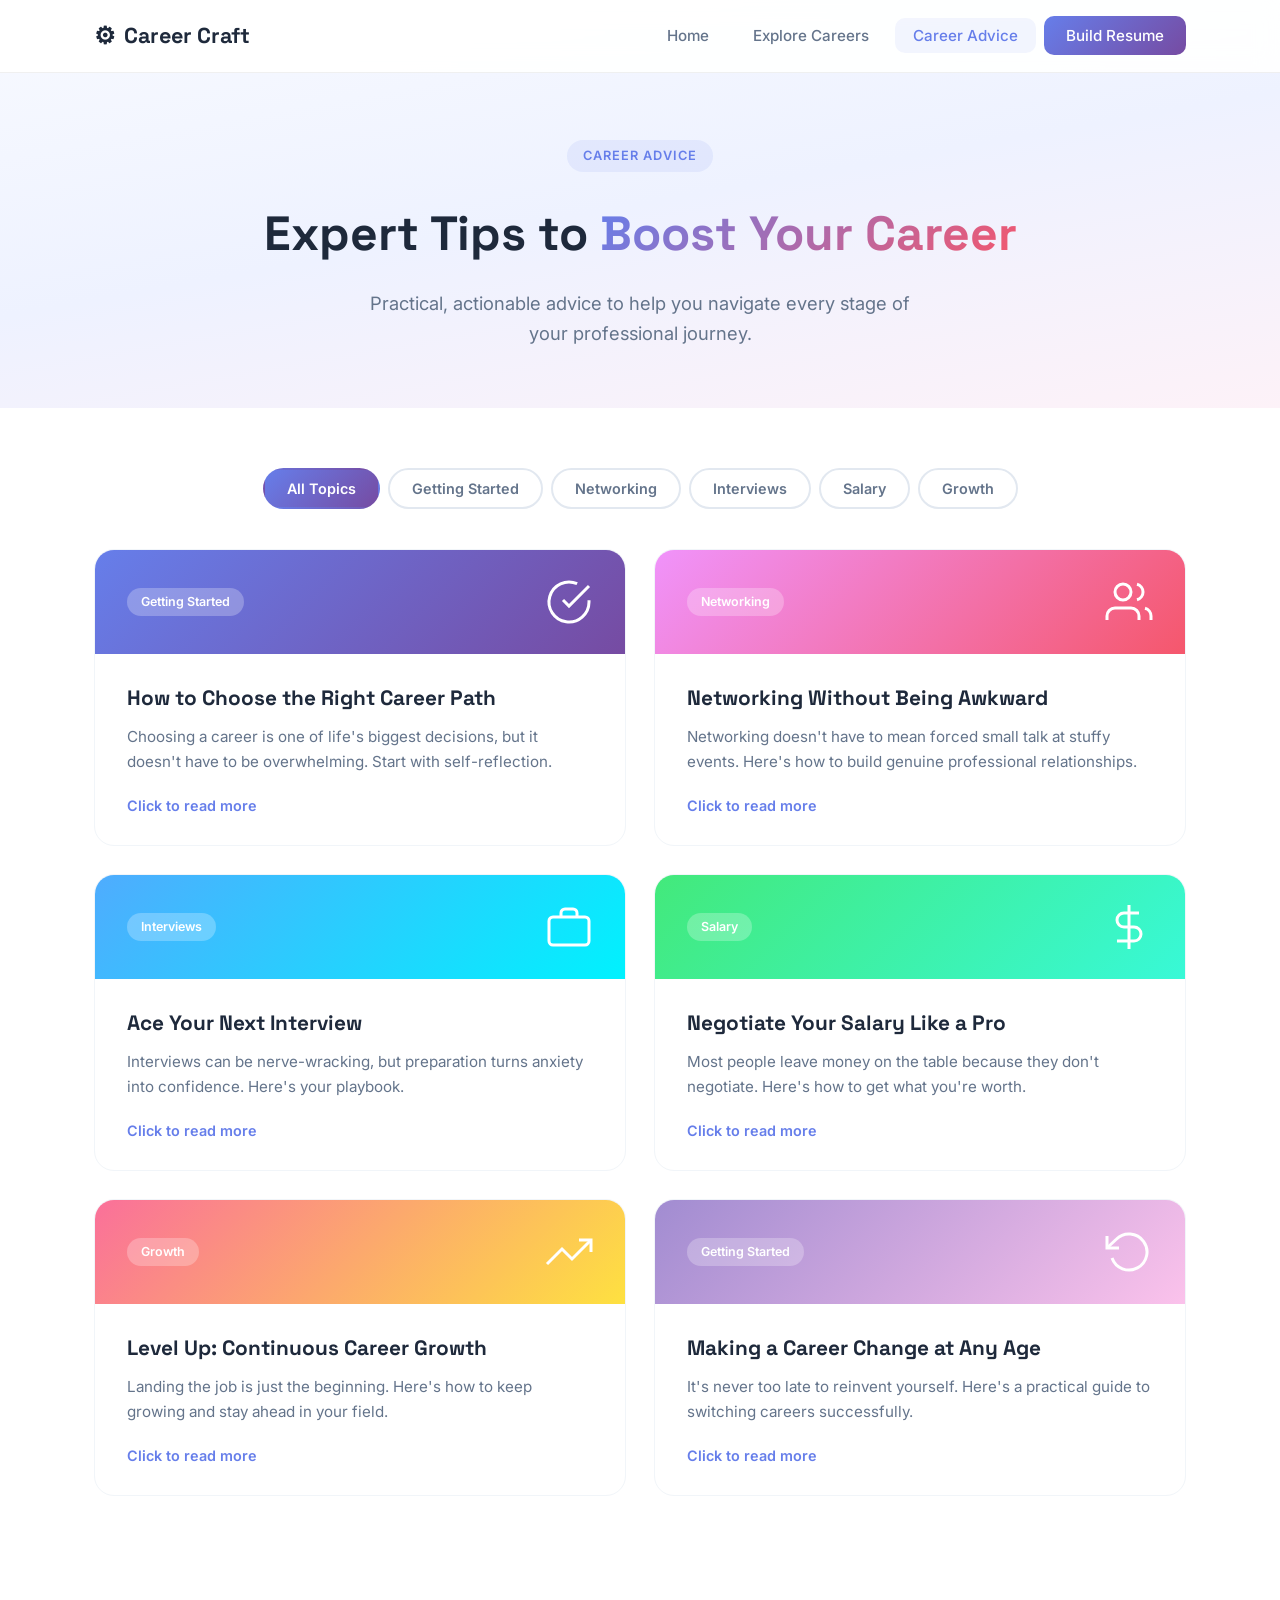
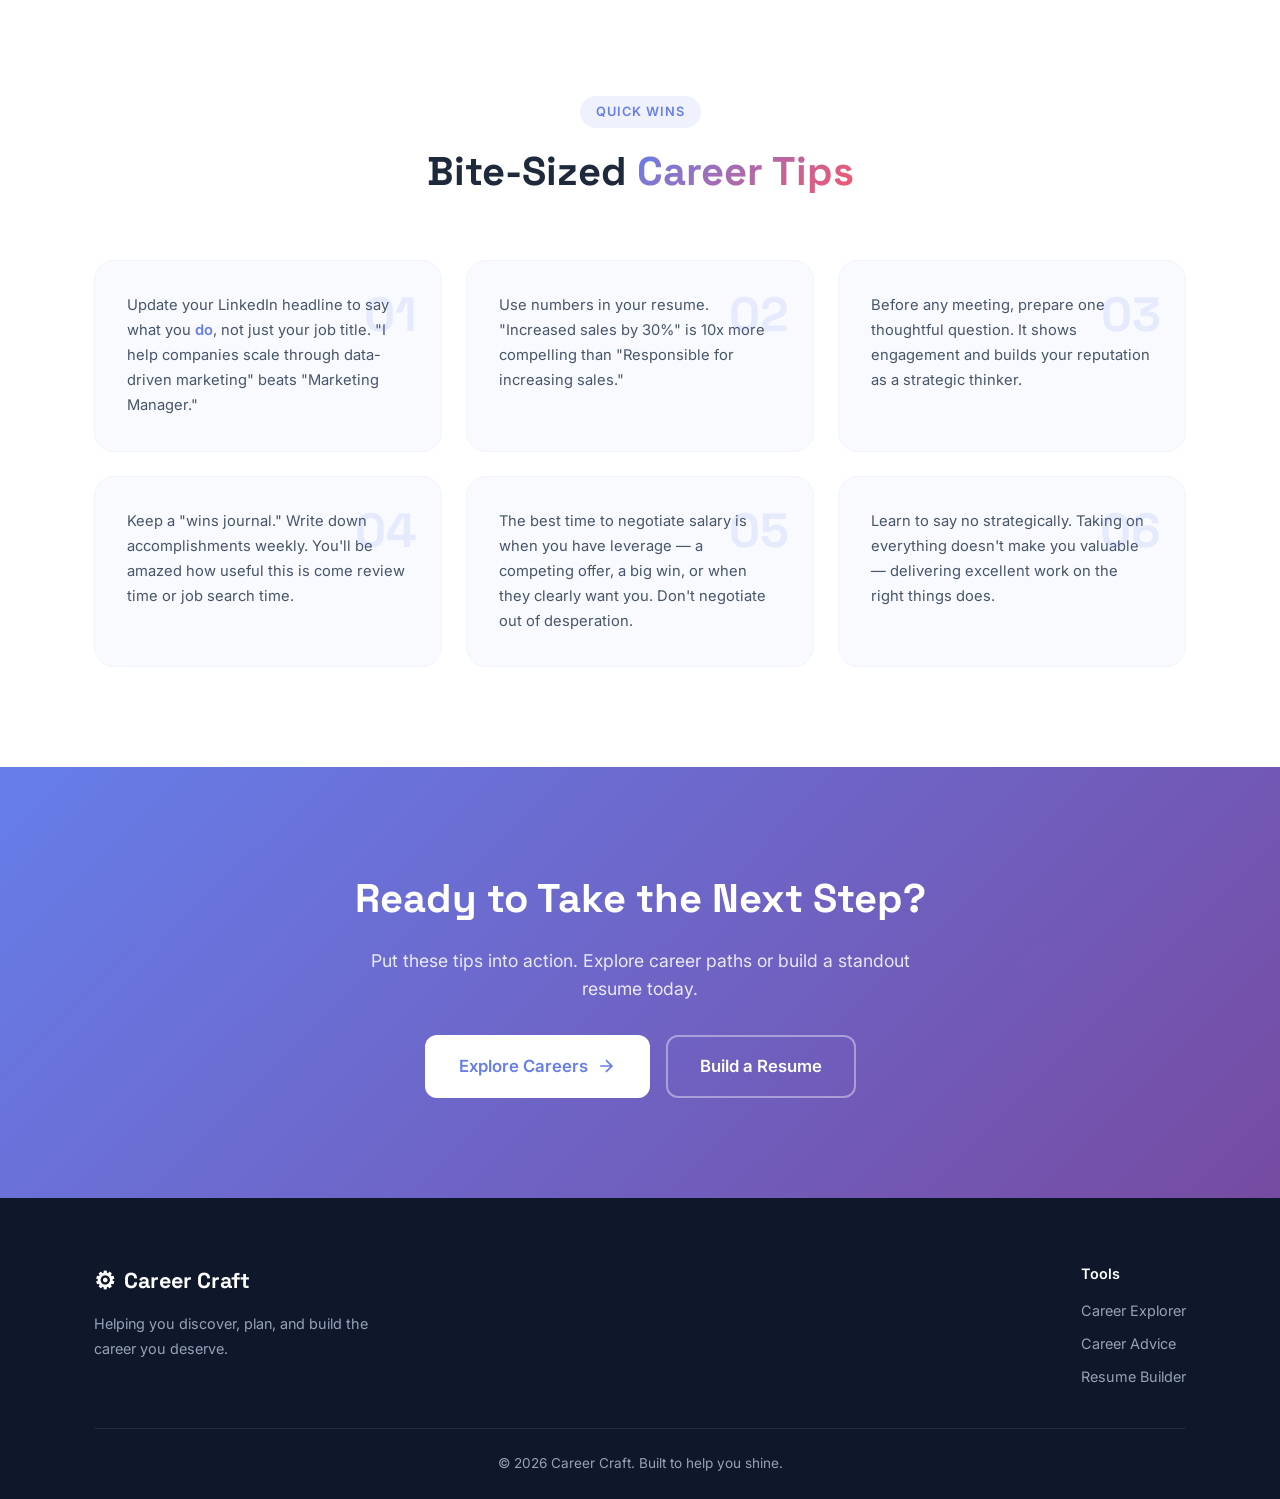
==== advice.html @ 86d87084 "Add Career Craft website with career explorer, advice, and resume builder A complete multi-page webs" ====
<!DOCTYPE html>
<html lang="en">
<head>
    <meta charset="UTF-8">
    <meta name="viewport" content="width=device-width, initial-scale=1.0">
    <title>Career Advice - Career Craft</title>
    <link rel="stylesheet" href="css/styles.css">
    <link rel="preconnect" href="https://fonts.googleapis.com">
    <link href="https://fonts.googleapis.com/css2?family=Inter:wght@300;400;500;600;700;800&family=Space+Grotesk:wght@400;500;600;700&display=swap" rel="stylesheet">
</head>
<body>
    <nav class="navbar">
        <div class="nav-container">
            <a href="index.html" class="nav-logo">
                <span class="logo-icon">&#9881;</span> Career Craft
            </a>
            <button class="nav-toggle" aria-label="Toggle navigation">
                <span></span><span></span><span></span>
            </button>
            <ul class="nav-menu">
                <li><a href="index.html" class="nav-link">Home</a></li>
                <li><a href="explore.html" class="nav-link">Explore Careers</a></li>
                <li><a href="advice.html" class="nav-link active">Career Advice</a></li>
                <li><a href="resume.html" class="nav-link cta-button">Build Resume</a></li>
            </ul>
        </div>
    </nav>

    <section class="page-hero">
        <div class="container">
            <span class="section-tag">Career Advice</span>
            <h1>Expert Tips to <span class="gradient-text">Boost Your Career</span></h1>
            <p>Practical, actionable advice to help you navigate every stage of your professional journey.</p>
        </div>
    </section>

    <!-- Advice Filter Tabs -->
    <section class="advice-section">
        <div class="container">
            <div class="advice-tabs">
                <button class="tab-btn active" data-filter="all">All Topics</button>
                <button class="tab-btn" data-filter="getting-started">Getting Started</button>
                <button class="tab-btn" data-filter="networking">Networking</button>
                <button class="tab-btn" data-filter="interviews">Interviews</button>
                <button class="tab-btn" data-filter="salary">Salary</button>
                <button class="tab-btn" data-filter="growth">Growth</button>
            </div>

            <div class="advice-grid" id="adviceGrid">
                <!-- Getting Started -->
                <article class="advice-card" data-category="getting-started" id="getting-started">
                    <div class="advice-card-header" style="background: linear-gradient(135deg, #667eea, #764ba2);">
                        <span class="advice-tag">Getting Started</span>
                        <svg width="48" height="48" viewBox="0 0 24 24" fill="none" stroke="white" stroke-width="1.5"><path d="M22 11.08V12a10 10 0 11-5.93-9.14"/><polyline points="22 4 12 14.01 9 11.01"/></svg>
                    </div>
                    <div class="advice-card-body">
                        <h3>How to Choose the Right Career Path</h3>
                        <p>Choosing a career is one of life's biggest decisions, but it doesn't have to be overwhelming. Start with self-reflection.</p>
                        <div class="advice-content">
                            <h4>Step 1: Know Yourself</h4>
                            <p>Make a list of your strengths, interests, and values. What activities make you lose track of time? What problems do you love solving? What matters most to you in a work environment?</p>

                            <h4>Step 2: Research Broadly</h4>
                            <p>Don't limit yourself to careers you've heard of. Use our <a href="explore.html">Career Explorer</a> to discover paths you might not have considered. Talk to people in different fields &mdash; informational interviews are gold.</p>

                            <h4>Step 3: Experiment</h4>
                            <p>Before committing, try things out. Volunteer, freelance, take on side projects, or job-shadow. Real-world experience beats theoretical research every time.</p>

                            <h4>Step 4: Start, Then Iterate</h4>
                            <p>Your first career doesn't have to be your forever career. The average person changes careers 3-7 times in their lifetime. Pick a strong starting point and stay open to growth.</p>
                        </div>
                    </div>
                </article>

                <!-- Networking -->
                <article class="advice-card" data-category="networking" id="networking">
                    <div class="advice-card-header" style="background: linear-gradient(135deg, #f093fb, #f5576c);">
                        <span class="advice-tag">Networking</span>
                        <svg width="48" height="48" viewBox="0 0 24 24" fill="none" stroke="white" stroke-width="1.5"><path d="M17 21v-2a4 4 0 00-4-4H5a4 4 0 00-4 4v2"/><circle cx="9" cy="7" r="4"/><path d="M23 21v-2a4 4 0 00-3-3.87"/><path d="M16 3.13a4 4 0 010 7.75"/></svg>
                    </div>
                    <div class="advice-card-body">
                        <h3>Networking Without Being Awkward</h3>
                        <p>Networking doesn't have to mean forced small talk at stuffy events. Here's how to build genuine professional relationships.</p>
                        <div class="advice-content">
                            <h4>Be Curious, Not Transactional</h4>
                            <p>The best networkers aren't the ones who hand out the most business cards &mdash; they're the ones who ask the best questions. Show genuine interest in people's work and stories.</p>

                            <h4>Start Online</h4>
                            <p>If in-person events feel daunting, start by engaging on LinkedIn, Twitter/X, or industry forums. Comment thoughtfully on posts, share useful content, and join relevant groups.</p>

                            <h4>The Coffee Chat Formula</h4>
                            <p>Reach out to people you admire with a short, specific message: who you are, why you're reaching out, and a clear ask (usually a 15-20 minute chat). Keep it respectful of their time.</p>

                            <h4>Follow Up and Give Back</h4>
                            <p>After meeting someone, send a brief thank-you note. Look for ways to help them too &mdash; share an article they'd find interesting, make an introduction, or offer your skills. Networking is a two-way street.</p>
                        </div>
                    </div>
                </article>

                <!-- Interviews -->
                <article class="advice-card" data-category="interviews" id="interviews">
                    <div class="advice-card-header" style="background: linear-gradient(135deg, #4facfe, #00f2fe);">
                        <span class="advice-tag">Interviews</span>
                        <svg width="48" height="48" viewBox="0 0 24 24" fill="none" stroke="white" stroke-width="1.5"><rect x="2" y="7" width="20" height="14" rx="2" ry="2"/><path d="M16 7V5a2 2 0 00-2-2h-4a2 2 0 00-2 2v2"/></svg>
                    </div>
                    <div class="advice-card-body">
                        <h3>Ace Your Next Interview</h3>
                        <p>Interviews can be nerve-wracking, but preparation turns anxiety into confidence. Here's your playbook.</p>
                        <div class="advice-content">
                            <h4>Research Like a Detective</h4>
                            <p>Go beyond the "About Us" page. Read recent news, understand their products, check Glassdoor reviews, and look up your interviewers on LinkedIn. The more context you have, the better your answers will be.</p>

                            <h4>Master the STAR Method</h4>
                            <p><strong>Situation, Task, Action, Result.</strong> Structure your behavioral answers this way. Prepare 5-8 STAR stories that showcase different skills, and you'll be ready for almost any question.</p>

                            <h4>Ask Great Questions</h4>
                            <p>Your questions reveal your thinking. Ask about team culture, success metrics, challenges, and growth opportunities. Avoid asking things easily found on their website.</p>

                            <h4>The Power of Practice</h4>
                            <p>Record yourself answering common questions. It feels awkward, but it's the fastest way to improve. Do mock interviews with friends or use online platforms for practice rounds.</p>

                            <h4>After the Interview</h4>
                            <p>Send a thoughtful thank-you email within 24 hours. Reference something specific from your conversation. This small touch makes a big impression.</p>
                        </div>
                    </div>
                </article>

                <!-- Salary -->
                <article class="advice-card" data-category="salary" id="salary">
                    <div class="advice-card-header" style="background: linear-gradient(135deg, #43e97b, #38f9d7);">
                        <span class="advice-tag">Salary</span>
                        <svg width="48" height="48" viewBox="0 0 24 24" fill="none" stroke="white" stroke-width="1.5"><line x1="12" y1="1" x2="12" y2="23"/><path d="M17 5H9.5a3.5 3.5 0 000 7h5a3.5 3.5 0 010 7H6"/></svg>
                    </div>
                    <div class="advice-card-body">
                        <h3>Negotiate Your Salary Like a Pro</h3>
                        <p>Most people leave money on the table because they don't negotiate. Here's how to get what you're worth.</p>
                        <div class="advice-content">
                            <h4>Know Your Market Value</h4>
                            <p>Use sites like Glassdoor, Levels.fyi, Payscale, and LinkedIn Salary to research compensation for your role, location, and experience level. Data is your best ally.</p>

                            <h4>Never Share Your Current Salary First</h4>
                            <p>When asked about salary expectations, try: "I'd love to learn more about the role first. What's the budgeted range for this position?" Many locations have pay transparency laws on your side.</p>

                            <h4>Negotiate the Total Package</h4>
                            <p>Salary is just one piece. Consider signing bonuses, equity, PTO, remote work flexibility, professional development budgets, and title. Sometimes the best wins come from non-salary items.</p>

                            <h4>Practice Your Script</h4>
                            <p>Rehearse your negotiation conversation. A good template: "I'm really excited about this opportunity. Based on my research and experience, I was hoping for [range]. Is there flexibility there?"</p>
                        </div>
                    </div>
                </article>

                <!-- Growth -->
                <article class="advice-card" data-category="growth" id="growth">
                    <div class="advice-card-header" style="background: linear-gradient(135deg, #fa709a, #fee140);">
                        <span class="advice-tag">Growth</span>
                        <svg width="48" height="48" viewBox="0 0 24 24" fill="none" stroke="white" stroke-width="1.5"><polyline points="23 6 13.5 15.5 8.5 10.5 1 18"/><polyline points="17 6 23 6 23 12"/></svg>
                    </div>
                    <div class="advice-card-body">
                        <h3>Level Up: Continuous Career Growth</h3>
                        <p>Landing the job is just the beginning. Here's how to keep growing and stay ahead in your field.</p>
                        <div class="advice-content">
                            <h4>Invest in Skills, Not Just Titles</h4>
                            <p>Focus on building transferable skills: communication, problem-solving, leadership, and technical proficiency. These compound over time and make you valuable in any role.</p>

                            <h4>Find Mentors and Sponsors</h4>
                            <p>A <strong>mentor</strong> gives advice. A <strong>sponsor</strong> advocates for you in rooms you're not in. Both are invaluable. Seek them out by doing great work and building genuine relationships.</p>

                            <h4>Make Your Work Visible</h4>
                            <p>Don't assume great work speaks for itself. Share wins in team meetings, write internal updates, and keep a "brag document" tracking your accomplishments. You'll need this for performance reviews and your next role.</p>

                            <h4>Stay Adaptable</h4>
                            <p>Industries evolve fast. Dedicate time to learning new tools, attending conferences, taking courses, and reading industry publications. The most successful professionals are perpetual learners.</p>

                            <h4>Know When to Move On</h4>
                            <p>Growth sometimes means changing teams, companies, or even careers. If you've stopped learning and there's no clear path forward, it might be time for a new chapter. That's not failure &mdash; it's strategy.</p>
                        </div>
                    </div>
                </article>

                <!-- Career Change -->
                <article class="advice-card" data-category="getting-started" id="career-change">
                    <div class="advice-card-header" style="background: linear-gradient(135deg, #a18cd1, #fbc2eb);">
                        <span class="advice-tag">Getting Started</span>
                        <svg width="48" height="48" viewBox="0 0 24 24" fill="none" stroke="white" stroke-width="1.5"><path d="M1 4v6h6"/><path d="M3.51 15a9 9 0 102.13-9.36L1 10"/></svg>
                    </div>
                    <div class="advice-card-body">
                        <h3>Making a Career Change at Any Age</h3>
                        <p>It's never too late to reinvent yourself. Here's a practical guide to switching careers successfully.</p>
                        <div class="advice-content">
                            <h4>Identify Transferable Skills</h4>
                            <p>You have more relevant experience than you think. Project management, communication, analysis, leadership, and problem-solving transfer across every industry. Map your existing skills to your target field.</p>

                            <h4>Bridge the Gap</h4>
                            <p>Take online courses, earn certifications, or do freelance projects in your new field. You don't need a full degree &mdash; you need proof that you can do the work.</p>

                            <h4>Build Your New Network</h4>
                            <p>Join professional communities in your target industry. Attend meetups, join Slack groups, and connect with people who've made similar transitions. Their advice will be invaluable.</p>

                            <h4>Reframe Your Story</h4>
                            <p>Your career change is a strength, not a weakness. Craft a narrative that connects your past experience to your new direction. Diverse perspectives are incredibly valuable to employers.</p>
                        </div>
                    </div>
                </article>
            </div>
        </div>
    </section>

    <!-- Quick Tips Section -->
    <section class="quick-tips">
        <div class="container">
            <div class="section-header">
                <span class="section-tag">Quick Wins</span>
                <h2>Bite-Sized <span class="gradient-text">Career Tips</span></h2>
            </div>
            <div class="tips-grid">
                <div class="tip-card">
                    <span class="tip-number">01</span>
                    <p>Update your LinkedIn headline to say what you <em>do</em>, not just your job title. "I help companies scale through data-driven marketing" beats "Marketing Manager."</p>
                </div>
                <div class="tip-card">
                    <span class="tip-number">02</span>
                    <p>Use numbers in your resume. "Increased sales by 30%" is 10x more compelling than "Responsible for increasing sales."</p>
                </div>
                <div class="tip-card">
                    <span class="tip-number">03</span>
                    <p>Before any meeting, prepare one thoughtful question. It shows engagement and builds your reputation as a strategic thinker.</p>
                </div>
                <div class="tip-card">
                    <span class="tip-number">04</span>
                    <p>Keep a "wins journal." Write down accomplishments weekly. You'll be amazed how useful this is come review time or job search time.</p>
                </div>
                <div class="tip-card">
                    <span class="tip-number">05</span>
                    <p>The best time to negotiate salary is when you have leverage &mdash; a competing offer, a big win, or when they clearly want you. Don't negotiate out of desperation.</p>
                </div>
                <div class="tip-card">
                    <span class="tip-number">06</span>
                    <p>Learn to say no strategically. Taking on everything doesn't make you valuable &mdash; delivering excellent work on the right things does.</p>
                </div>
            </div>
        </div>
    </section>

    <section class="cta-section">
        <div class="container">
            <div class="cta-content">
                <h2>Ready to Take the Next Step?</h2>
                <p>Put these tips into action. Explore career paths or build a standout resume today.</p>
                <div class="hero-actions">
                    <a href="explore.html" class="btn btn-primary btn-lg">
                        <span>Explore Careers</span>
                        <svg width="20" height="20" viewBox="0 0 24 24" fill="none" stroke="currentColor" stroke-width="2"><path d="M5 12h14M12 5l7 7-7 7"/></svg>
                    </a>
                    <a href="resume.html" class="btn btn-outline btn-lg btn-outline-light">Build a Resume</a>
                </div>
            </div>
        </div>
    </section>

    <footer class="footer">
        <div class="container">
            <div class="footer-content">
                <div class="footer-brand">
                    <a href="index.html" class="nav-logo">
                        <span class="logo-icon">&#9881;</span> Career Craft
                    </a>
                    <p>Helping you discover, plan, and build the career you deserve.</p>
                </div>
                <div class="footer-links">
                    <div class="footer-col">
                        <h4>Tools</h4>
                        <a href="explore.html">Career Explorer</a>
                        <a href="advice.html">Career Advice</a>
                        <a href="resume.html">Resume Builder</a>
                    </div>
                </div>
            </div>
            <div class="footer-bottom">
                <p>&copy; 2026 Career Craft. Built to help you shine.</p>
            </div>
        </div>
    </footer>

    <script src="js/main.js"></script>
    <script src="js/advice.js"></script>
</body>
</html>
---- css/styles.css ----
/* === Reset & Base === */
*, *::before, *::after { box-sizing: border-box; margin: 0; padding: 0; }
html { scroll-behavior: smooth; }
body { font-family: 'Inter', sans-serif; color: #1e293b; background: #ffffff; line-height: 1.6; }
a { text-decoration: none; color: inherit; }
img { max-width: 100%; }
ul { list-style: none; }
input, textarea, button { font-family: inherit; font-size: inherit; }

/* === Utility === */
.container { max-width: 1140px; margin: 0 auto; padding: 0 24px; }
.hidden { display: none !important; }
.gradient-text { background: linear-gradient(135deg, #667eea, #f5576c); -webkit-background-clip: text; -webkit-text-fill-color: transparent; background-clip: text; }
.full-width { grid-column: 1 / -1; }

/* === Buttons === */
.btn { display: inline-flex; align-items: center; gap: 8px; padding: 12px 24px; border-radius: 12px; font-weight: 600; font-size: 0.95rem; border: 2px solid transparent; cursor: pointer; transition: all 0.25s ease; }
.btn-primary { background: linear-gradient(135deg, #667eea, #764ba2); color: #fff; }
.btn-primary:hover { transform: translateY(-2px); box-shadow: 0 8px 25px rgba(102,126,234,0.4); }
.btn-outline { background: transparent; border-color: #cbd5e1; color: #475569; }
.btn-outline:hover { border-color: #667eea; color: #667eea; }
.btn-outline-light { border-color: rgba(255,255,255,0.4); color: #fff; }
.btn-outline-light:hover { border-color: #fff; color: #fff; background: rgba(255,255,255,0.1); }
.btn-lg { padding: 16px 32px; font-size: 1.05rem; }
.btn-sm { padding: 8px 16px; font-size: 0.85rem; }

/* === Navbar === */
.navbar { position: fixed; top: 0; left: 0; right: 0; z-index: 1000; background: rgba(255,255,255,0.92); backdrop-filter: blur(12px); border-bottom: 1px solid rgba(0,0,0,0.06); }
.nav-container { max-width: 1140px; margin: 0 auto; padding: 0 24px; display: flex; align-items: center; justify-content: space-between; height: 72px; }
.nav-logo { display: flex; align-items: center; gap: 8px; font-family: 'Space Grotesk', sans-serif; font-size: 1.35rem; font-weight: 700; color: #1e293b; }
.logo-icon { font-size: 1.5rem; }
.nav-menu { display: flex; align-items: center; gap: 8px; }
.nav-link { padding: 8px 18px; border-radius: 10px; font-weight: 500; font-size: 0.95rem; color: #64748b; transition: all 0.2s; }
.nav-link:hover, .nav-link.active { color: #667eea; background: rgba(102,126,234,0.08); }
.nav-link.cta-button { background: linear-gradient(135deg, #667eea, #764ba2); color: #fff; padding: 10px 22px; }
.nav-link.cta-button:hover { box-shadow: 0 4px 15px rgba(102,126,234,0.4); }
.nav-toggle { display: none; background: none; border: none; cursor: pointer; padding: 4px; }
.nav-toggle span { display: block; width: 24px; height: 2px; background: #1e293b; margin: 5px 0; transition: 0.3s; border-radius: 2px; }

/* === Hero === */
.hero { padding: 160px 0 100px; position: relative; overflow: hidden; background: linear-gradient(170deg, #f8faff 0%, #eef2ff 50%, #fdf2f8 100%); }
.hero-content { max-width: 700px; }
.hero-badge { display: inline-block; padding: 8px 20px; background: rgba(102,126,234,0.1); color: #667eea; border-radius: 50px; font-size: 0.85rem; font-weight: 600; margin-bottom: 24px; }
.hero h1 { font-family: 'Space Grotesk', sans-serif; font-size: 3.8rem; font-weight: 800; line-height: 1.1; margin-bottom: 20px; color: #0f172a; }
.hero-subtitle { font-size: 1.2rem; color: #64748b; margin-bottom: 36px; max-width: 540px; line-height: 1.7; }
.hero-actions { display: flex; gap: 16px; flex-wrap: wrap; }
.hero-stats { display: flex; gap: 48px; margin-top: 56px; padding-top: 40px; border-top: 1px solid rgba(0,0,0,0.08); }
.stat-number { display: block; font-family: 'Space Grotesk', sans-serif; font-size: 1.8rem; font-weight: 700; color: #667eea; }
.stat-label { font-size: 0.9rem; color: #94a3b8; }
.hero-bg-shapes { position: absolute; inset: 0; pointer-events: none; overflow: hidden; }
.shape { position: absolute; border-radius: 50%; opacity: 0.08; }
.shape-1 { width: 500px; height: 500px; background: #667eea; top: -100px; right: -100px; }
.shape-2 { width: 300px; height: 300px; background: #f5576c; bottom: -50px; right: 200px; }
.shape-3 { width: 200px; height: 200px; background: #43e97b; top: 200px; right: 50px; }

/* === Page Hero (inner pages) === */
.page-hero { padding: 140px 0 60px; text-align: center; background: linear-gradient(170deg, #f8faff 0%, #eef2ff 50%, #fdf2f8 100%); }
.page-hero h1 { font-family: 'Space Grotesk', sans-serif; font-size: 3rem; font-weight: 800; margin: 12px 0 16px; }
.page-hero p { font-size: 1.15rem; color: #64748b; max-width: 560px; margin: 0 auto; }

/* === Section Headers === */
.section-header { text-align: center; margin-bottom: 56px; }
.section-tag { display: inline-block; padding: 6px 16px; background: rgba(102,126,234,0.1); color: #667eea; border-radius: 50px; font-size: 0.8rem; font-weight: 600; text-transform: uppercase; letter-spacing: 1px; margin-bottom: 12px; }
.section-header h2 { font-family: 'Space Grotesk', sans-serif; font-size: 2.5rem; font-weight: 800; margin-bottom: 12px; }
.section-header p { font-size: 1.1rem; color: #64748b; max-width: 520px; margin: 0 auto; }

/* === Features === */
.features { padding: 100px 0; }
.features-grid { display: grid; grid-template-columns: repeat(3, 1fr); gap: 28px; }
.feature-card { display: block; padding: 40px 32px; background: #fff; border-radius: 20px; border: 1px solid #f1f5f9; transition: all 0.3s ease; }
.feature-card:hover { transform: translateY(-6px); box-shadow: 0 20px 60px rgba(0,0,0,0.08); border-color: transparent; }
.feature-card.featured { background: linear-gradient(135deg, #667eea, #764ba2); color: #fff; border: none; }
.feature-card.featured p { color: rgba(255,255,255,0.85); }
.feature-card.featured .feature-link { color: #fff; }
.feature-icon { width: 60px; height: 60px; border-radius: 16px; display: flex; align-items: center; justify-content: center; margin-bottom: 24px; }
.feature-card h3 { font-family: 'Space Grotesk', sans-serif; font-size: 1.4rem; margin-bottom: 12px; }
.feature-card p { color: #64748b; font-size: 0.95rem; line-height: 1.7; margin-bottom: 20px; }
.feature-link { font-weight: 600; color: #667eea; font-size: 0.95rem; }

/* === How It Works === */
.how-it-works { padding: 100px 0; background: #f8faff; }
.steps-grid { display: flex; align-items: center; justify-content: center; gap: 24px; }
.step-card { text-align: center; padding: 40px 32px; background: #fff; border-radius: 20px; flex: 1; max-width: 300px; border: 1px solid #f1f5f9; }
.step-number { width: 56px; height: 56px; border-radius: 50%; background: linear-gradient(135deg, #667eea, #764ba2); color: #fff; display: inline-flex; align-items: center; justify-content: center; font-family: 'Space Grotesk', sans-serif; font-size: 1.4rem; font-weight: 700; margin-bottom: 20px; }
.step-card h3 { font-family: 'Space Grotesk', sans-serif; font-size: 1.3rem; margin-bottom: 10px; }
.step-card p { font-size: 0.95rem; color: #64748b; }
.step-connector { color: #cbd5e1; flex-shrink: 0; }

/* === Testimonials === */
.testimonials { padding: 100px 0; }
.testimonials-grid { display: grid; grid-template-columns: repeat(3, 1fr); gap: 28px; }
.testimonial-card { padding: 36px; background: #fff; border-radius: 20px; border: 1px solid #f1f5f9; }
.testimonial-stars { color: #f59e0b; font-size: 1.2rem; margin-bottom: 16px; letter-spacing: 2px; }
.testimonial-card p { color: #475569; font-size: 0.95rem; line-height: 1.7; margin-bottom: 24px; }
.testimonial-author { display: flex; align-items: center; gap: 14px; }
.author-avatar { width: 44px; height: 44px; border-radius: 50%; display: flex; align-items: center; justify-content: center; color: #fff; font-weight: 700; font-size: 0.85rem; flex-shrink: 0; }
.testimonial-author strong { display: block; font-size: 0.95rem; }
.testimonial-author span { font-size: 0.8rem; color: #94a3b8; }

/* === CTA Section === */
.cta-section { padding: 100px 0; background: linear-gradient(135deg, #667eea, #764ba2); }
.cta-content { text-align: center; max-width: 600px; margin: 0 auto; }
.cta-content h2 { font-family: 'Space Grotesk', sans-serif; font-size: 2.5rem; font-weight: 800; color: #fff; margin-bottom: 16px; }
.cta-content p { color: rgba(255,255,255,0.85); font-size: 1.1rem; margin-bottom: 32px; }
.cta-section .hero-actions { justify-content: center; }
.cta-section .btn-primary { background: #fff; color: #667eea; }
.cta-section .btn-primary:hover { box-shadow: 0 8px 25px rgba(0,0,0,0.2); }

/* === Footer === */
.footer { padding: 64px 0 0; background: #0f172a; color: #94a3b8; }
.footer-content { display: flex; justify-content: space-between; gap: 48px; padding-bottom: 40px; border-bottom: 1px solid rgba(255,255,255,0.08); }
.footer-brand { max-width: 300px; }
.footer-brand .nav-logo { color: #fff; margin-bottom: 12px; }
.footer-brand p { font-size: 0.9rem; line-height: 1.7; }
.footer-links { display: flex; gap: 64px; }
.footer-col { display: flex; flex-direction: column; gap: 10px; }
.footer-col h4 { color: #fff; font-size: 0.9rem; font-weight: 600; margin-bottom: 4px; }
.footer-col a { font-size: 0.9rem; color: #94a3b8; transition: color 0.2s; }
.footer-col a:hover { color: #667eea; }
.footer-bottom { padding: 24px 0; text-align: center; font-size: 0.85rem; }

/* === Quiz === */
.quiz-section { padding: 60px 0 100px; }
.quiz-container { max-width: 720px; margin: 0 auto; background: #fff; border-radius: 24px; padding: 48px; box-shadow: 0 4px 40px rgba(0,0,0,0.06); border: 1px solid #f1f5f9; }
.quiz-progress { margin-bottom: 36px; }
.progress-bar { height: 8px; background: #f1f5f9; border-radius: 99px; overflow: hidden; margin-bottom: 10px; }
.progress-fill { height: 100%; background: linear-gradient(135deg, #667eea, #764ba2); border-radius: 99px; transition: width 0.4s ease; width: 14%; }
.progress-text { font-size: 0.85rem; color: #94a3b8; font-weight: 500; }
.quiz-question h2 { font-family: 'Space Grotesk', sans-serif; font-size: 1.5rem; font-weight: 700; margin-bottom: 24px; }
.quiz-options { display: flex; flex-direction: column; gap: 12px; }
.quiz-option { padding: 16px 20px; background: #f8faff; border: 2px solid #e2e8f0; border-radius: 14px; cursor: pointer; transition: all 0.2s; font-size: 0.95rem; text-align: left; color: #334155; }
.quiz-option:hover { border-color: #667eea; background: rgba(102,126,234,0.05); }
.quiz-option.selected { border-color: #667eea; background: rgba(102,126,234,0.1); color: #667eea; font-weight: 600; }
.quiz-nav { display: flex; justify-content: space-between; margin-top: 32px; }
.quiz-nav .btn:disabled { opacity: 0.4; cursor: not-allowed; }

/* === Quiz Results === */
.results-container { max-width: 900px; margin: 0 auto; }
.results-header { text-align: center; margin-bottom: 40px; }
.results-header h2 { font-family: 'Space Grotesk', sans-serif; font-size: 2.2rem; font-weight: 800; margin: 12px 0; }
.results-grid { display: grid; grid-template-columns: repeat(auto-fill, minmax(280px, 1fr)); gap: 24px; margin-bottom: 40px; }
.result-card { background: #fff; border-radius: 20px; padding: 32px; border: 1px solid #f1f5f9; box-shadow: 0 4px 20px rgba(0,0,0,0.04); }
.result-card .match-badge { display: inline-block; padding: 4px 14px; border-radius: 50px; font-size: 0.8rem; font-weight: 700; margin-bottom: 14px; }
.result-card h3 { font-family: 'Space Grotesk', sans-serif; font-size: 1.3rem; margin-bottom: 8px; }
.result-card .career-salary { font-size: 0.9rem; color: #667eea; font-weight: 600; margin-bottom: 12px; }
.result-card p { font-size: 0.9rem; color: #64748b; line-height: 1.6; margin-bottom: 14px; }
.result-card .career-skills { display: flex; flex-wrap: wrap; gap: 6px; }
.result-card .career-skills span { padding: 4px 12px; background: #f1f5f9; border-radius: 50px; font-size: 0.78rem; color: #475569; }
.results-actions { display: flex; justify-content: center; gap: 16px; }

/* === Career Browse === */
.career-browse { padding: 100px 0; background: #f8faff; }
.category-grid { display: grid; grid-template-columns: repeat(3, 1fr); gap: 24px; }
.category-card { padding: 32px; background: #fff; border-radius: 20px; border: 1px solid #f1f5f9; transition: all 0.3s; cursor: pointer; }
.category-card:hover { transform: translateY(-4px); box-shadow: 0 12px 40px rgba(0,0,0,0.08); }
.category-icon { width: 52px; height: 52px; border-radius: 14px; display: flex; align-items: center; justify-content: center; margin-bottom: 18px; }
.category-card h3 { font-family: 'Space Grotesk', sans-serif; font-size: 1.15rem; margin-bottom: 6px; }
.category-card p { font-size: 0.88rem; color: #64748b; margin-bottom: 12px; }
.category-count { font-size: 0.8rem; color: #667eea; font-weight: 600; }

/* === Advice === */
.advice-section { padding: 60px 0 100px; }
.advice-tabs { display: flex; flex-wrap: wrap; gap: 8px; justify-content: center; margin-bottom: 40px; }
.tab-btn { padding: 10px 22px; border-radius: 50px; border: 2px solid #e2e8f0; background: #fff; color: #64748b; font-weight: 600; font-size: 0.9rem; cursor: pointer; transition: all 0.2s; }
.tab-btn:hover { border-color: #667eea; color: #667eea; }
.tab-btn.active { background: linear-gradient(135deg, #667eea, #764ba2); color: #fff; border-color: transparent; }
.advice-grid { display: grid; grid-template-columns: repeat(2, 1fr); gap: 28px; }
.advice-card { background: #fff; border-radius: 20px; overflow: hidden; border: 1px solid #f1f5f9; transition: all 0.3s; }
.advice-card.card-hidden { display: none; }
.advice-card:hover { box-shadow: 0 12px 40px rgba(0,0,0,0.08); }
.advice-card-header { padding: 28px 32px; display: flex; align-items: center; justify-content: space-between; }
.advice-tag { padding: 4px 14px; background: rgba(255,255,255,0.25); color: #fff; border-radius: 50px; font-size: 0.78rem; font-weight: 600; }
.advice-card-body { padding: 28px 32px; }
.advice-card-body h3 { font-family: 'Space Grotesk', sans-serif; font-size: 1.3rem; margin-bottom: 10px; }
.advice-card-body > p { color: #64748b; font-size: 0.95rem; margin-bottom: 20px; }
.advice-content { display: none; }
.advice-card.expanded .advice-content { display: block; }
.advice-content h4 { font-size: 1rem; margin: 20px 0 8px; color: #334155; }
.advice-content p { font-size: 0.92rem; color: #64748b; line-height: 1.7; }
.advice-content a { color: #667eea; font-weight: 500; }
.advice-card-body::after { content: 'Click to read more'; display: block; color: #667eea; font-weight: 600; font-size: 0.9rem; margin-top: 12px; cursor: pointer; }
.advice-card.expanded .advice-card-body::after { content: 'Click to collapse'; }

/* === Quick Tips === */
.quick-tips { padding: 100px 0; background: #fff; }
.tips-grid { display: grid; grid-template-columns: repeat(3, 1fr); gap: 24px; }
.tip-card { padding: 32px; background: #f8faff; border-radius: 20px; border: 1px solid #f1f5f9; position: relative; }
.tip-number { font-family: 'Space Grotesk', sans-serif; font-size: 3rem; font-weight: 800; color: rgba(102,126,234,0.12); position: absolute; top: 16px; right: 24px; }
.tip-card p { font-size: 0.92rem; color: #475569; line-height: 1.7; }
.tip-card em { color: #667eea; font-style: normal; font-weight: 600; }

/* === Resume Builder === */
.resume-builder { padding: 60px 0 100px; }
.builder-layout { display: grid; grid-template-columns: 1fr 1fr; gap: 40px; align-items: start; }
.builder-form { display: flex; flex-direction: column; gap: 28px; }
.form-section { background: #fff; border-radius: 20px; padding: 32px; border: 1px solid #f1f5f9; box-shadow: 0 2px 12px rgba(0,0,0,0.03); }
.form-section h3 { display: flex; align-items: center; gap: 10px; font-family: 'Space Grotesk', sans-serif; font-size: 1.15rem; margin-bottom: 20px; color: #334155; }
.form-grid { display: grid; grid-template-columns: 1fr 1fr; gap: 16px; }
.form-group { display: flex; flex-direction: column; gap: 6px; }
.form-group label { font-size: 0.82rem; font-weight: 600; color: #64748b; }
.form-group input, .form-group textarea { padding: 12px 16px; border: 2px solid #e2e8f0; border-radius: 12px; font-size: 0.92rem; transition: border-color 0.2s; background: #f8faff; color: #1e293b; }
.form-group input:focus, .form-group textarea:focus { outline: none; border-color: #667eea; background: #fff; }
.form-group textarea { resize: vertical; }
.add-btn { margin-top: 12px; }
.experience-entry, .education-entry { padding-bottom: 16px; margin-bottom: 16px; border-bottom: 1px solid #f1f5f9; }
.experience-entry:last-child, .education-entry:last-child { border-bottom: none; margin-bottom: 0; padding-bottom: 0; }
.form-actions { display: flex; justify-content: center; }

/* Template Selector */
.template-selector { display: flex; gap: 16px; }
.template-option { display: flex; flex-direction: column; align-items: center; gap: 8px; cursor: pointer; }
.template-option input { display: none; }
.template-preview { width: 90px; height: 120px; background: #f8faff; border: 2px solid #e2e8f0; border-radius: 10px; padding: 10px 8px; transition: all 0.2s; display: flex; flex-direction: column; gap: 5px; }
.template-option.active .template-preview, .template-option input:checked ~ .template-preview { border-color: #667eea; box-shadow: 0 0 0 3px rgba(102,126,234,0.2); }
.template-option span { font-size: 0.78rem; font-weight: 600; color: #64748b; }
.tp-header { height: 16px; background: linear-gradient(135deg, #667eea, #764ba2); border-radius: 4px; }
.tp-line { height: 4px; background: #e2e8f0; border-radius: 2px; }
.tp-line.short { width: 60%; }
.tp-line-center { height: 6px; background: #334155; border-radius: 2px; margin: 0 auto; }
.tp-line-center.short { width: 60%; }
.tp-divider { height: 1px; background: #cbd5e1; margin: 3px 0; }
.tp-sidebar { width: 30%; background: linear-gradient(135deg, #667eea, #764ba2); border-radius: 4px 0 0 4px; }
.tp-main { flex: 1; display: flex; flex-direction: column; gap: 5px; padding: 6px 4px; }
.template-bold-preview { flex-direction: row; padding: 0; overflow: hidden; gap: 0; }

/* Resume Preview */
.builder-preview { position: sticky; top: 96px; }
.preview-header { display: flex; align-items: center; justify-content: space-between; margin-bottom: 16px; }
.preview-header h3 { font-family: 'Space Grotesk', sans-serif; font-size: 1.1rem; }
.preview-container { background: #e2e8f0; border-radius: 16px; padding: 24px; min-height: 600px; display: flex; align-items: flex-start; justify-content: center; }
.resume-page { width: 100%; background: #fff; border-radius: 4px; box-shadow: 0 2px 20px rgba(0,0,0,0.1); min-height: 550px; padding: 36px; font-size: 0.72rem; line-height: 1.5; }
.resume-placeholder { display: flex; flex-direction: column; align-items: center; justify-content: center; padding: 80px 20px; text-align: center; color: #94a3b8; gap: 16px; }
.resume-placeholder p { font-size: 0.9rem; }

/* Resume Modern Template */
.resume-page.modern .resume-top { border-bottom: 3px solid #667eea; padding-bottom: 12px; margin-bottom: 14px; }
.resume-page .resume-name { font-family: 'Space Grotesk', sans-serif; font-size: 1.3rem; font-weight: 800; color: #1e293b; margin: 0; }
.resume-page .resume-title { font-size: 0.82rem; color: #667eea; font-weight: 600; margin: 2px 0 6px; }
.resume-page .resume-contact { font-size: 0.68rem; color: #64748b; display: flex; flex-wrap: wrap; gap: 8px; }
.resume-page .resume-contact span::before { content: ''; display: inline-block; width: 4px; height: 4px; border-radius: 50%; background: #cbd5e1; margin-right: 8px; vertical-align: middle; }
.resume-page .resume-contact span:first-child::before { display: none; }
.resume-page .section-title { font-family: 'Space Grotesk', sans-serif; font-size: 0.78rem; font-weight: 700; text-transform: uppercase; letter-spacing: 1px; color: #667eea; border-bottom: 1px solid #e2e8f0; padding-bottom: 4px; margin: 14px 0 8px; }
.resume-page .resume-summary { font-size: 0.7rem; color: #475569; margin-bottom: 4px; }
.resume-page .exp-item { margin-bottom: 10px; }
.resume-page .exp-header { display: flex; justify-content: space-between; align-items: baseline; }
.resume-page .exp-role { font-weight: 700; font-size: 0.74rem; color: #1e293b; }
.resume-page .exp-dates { font-size: 0.66rem; color: #94a3b8; }
.resume-page .exp-company-name { font-size: 0.7rem; color: #64748b; font-style: italic; }
.resume-page .exp-achievements { padding-left: 14px; margin-top: 4px; }
.resume-page .exp-achievements li { font-size: 0.68rem; color: #475569; margin-bottom: 2px; }
.resume-page .edu-item { margin-bottom: 6px; }
.resume-page .edu-degree { font-weight: 700; font-size: 0.74rem; }
.resume-page .edu-school-name { font-size: 0.7rem; color: #64748b; }
.resume-page .edu-year { font-size: 0.66rem; color: #94a3b8; }
.resume-page .edu-details { font-size: 0.66rem; color: #64748b; }
.resume-page .skills-list { display: flex; flex-wrap: wrap; gap: 4px; }
.resume-page .skills-list span { padding: 2px 10px; background: #eef2ff; border-radius: 50px; font-size: 0.66rem; color: #667eea; }

/* Classic Template */
.resume-page.classic .resume-top { text-align: center; border-bottom: 2px solid #1e293b; padding-bottom: 12px; margin-bottom: 14px; }
.resume-page.classic .section-title { color: #1e293b; border-bottom-color: #1e293b; }
.resume-page.classic .skills-list span { background: #f1f5f9; color: #334155; }

/* Bold Template */
.resume-page.bold { display: flex; padding: 0; overflow: hidden; }
.resume-page.bold .resume-sidebar { width: 35%; background: linear-gradient(180deg, #1e293b, #334155); color: #fff; padding: 28px 18px; }
.resume-page.bold .resume-sidebar .resume-name { color: #fff; font-size: 1.1rem; }
.resume-page.bold .resume-sidebar .resume-title { color: #667eea; }
.resume-page.bold .resume-sidebar .resume-contact { flex-direction: column; gap: 4px; color: #94a3b8; }
.resume-page.bold .resume-sidebar .resume-contact span::before { background: #667eea; }
.resume-page.bold .resume-sidebar .section-title { color: #667eea; border-bottom-color: rgba(255,255,255,0.15); }
.resume-page.bold .resume-sidebar .skills-list span { background: rgba(102,126,234,0.2); color: #93a5f6; }
.resume-page.bold .resume-sidebar .edu-degree { color: #fff; }
.resume-page.bold .resume-sidebar .edu-school-name, .resume-page.bold .resume-sidebar .edu-year, .resume-page.bold .resume-sidebar .edu-details { color: #94a3b8; }
.resume-page.bold .resume-main { flex: 1; padding: 28px 24px; }

/* === Responsive === */
@media (max-width: 968px) {
    .features-grid, .testimonials-grid, .category-grid, .tips-grid { grid-template-columns: repeat(2, 1fr); }
    .advice-grid { grid-template-columns: 1fr; }
    .builder-layout { grid-template-columns: 1fr; }
    .builder-preview { position: static; }
    .hero h1 { font-size: 2.8rem; }
    .steps-grid { flex-direction: column; }
    .step-connector { transform: rotate(90deg); }
}
@media (max-width: 640px) {
    .nav-menu { position: fixed; top: 72px; left: 0; right: 0; background: #fff; flex-direction: column; padding: 24px; gap: 4px; transform: translateY(-120%); transition: transform 0.3s ease; box-shadow: 0 8px 30px rgba(0,0,0,0.1); }
    .nav-menu.open { transform: translateY(0); }
    .nav-toggle { display: block; }
    .hero h1 { font-size: 2.2rem; }
    .hero-stats { flex-direction: column; gap: 20px; }
    .features-grid, .testimonials-grid, .category-grid, .tips-grid { grid-template-columns: 1fr; }
    .form-grid { grid-template-columns: 1fr; }
    .template-selector { flex-wrap: wrap; }
    .section-header h2 { font-size: 1.8rem; }
    .hero-actions { flex-direction: column; }
    .btn-lg { width: 100%; justify-content: center; }
}

/* Print Styles for Resume */
@media print {
    body * { visibility: hidden; }
    .resume-page, .resume-page * { visibility: visible; }
    .resume-page { position: absolute; left: 0; top: 0; width: 100%; box-shadow: none; font-size: 10pt; padding: 0.5in; }
}
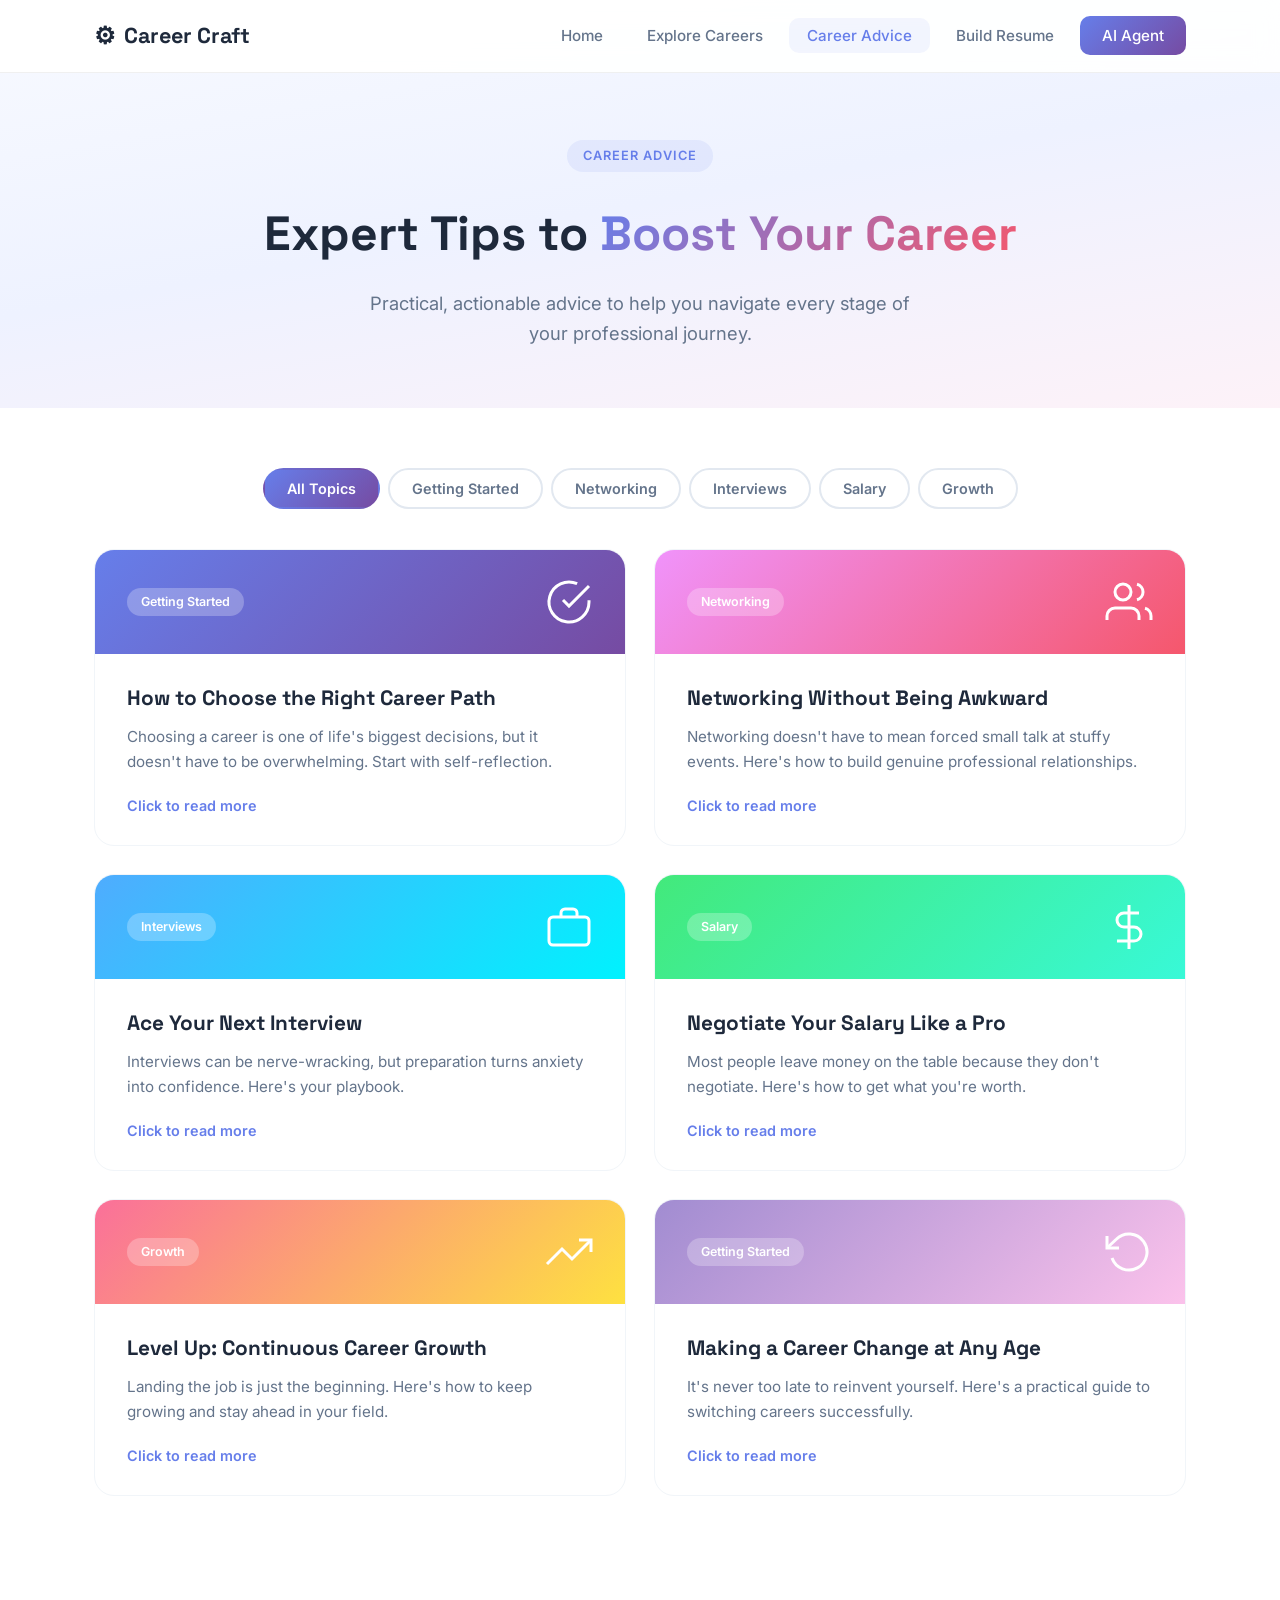
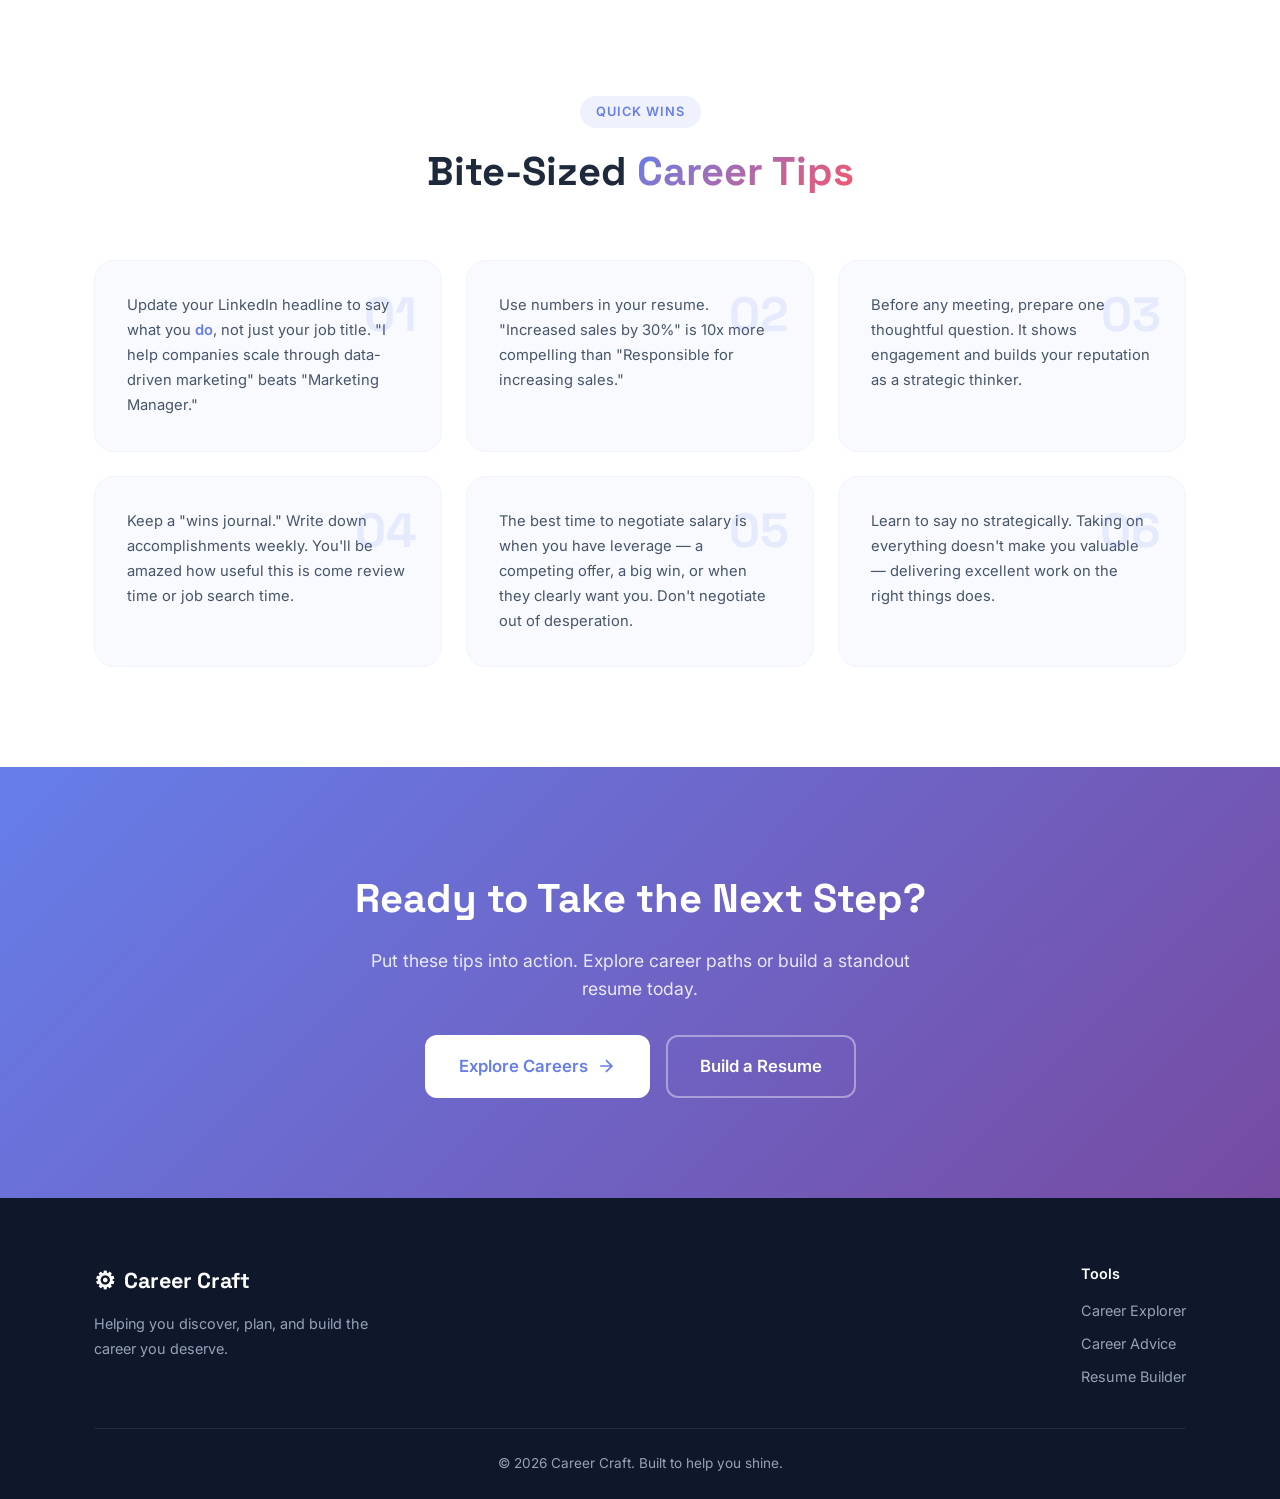
==== commit db965a00: "Add AI Resume Review Agent with chat interface and Word export New feature: AI-powered resume review" ====
--- a/advice.html
+++ b/advice.html
@@ -21,7 +21,8 @@
                 <li><a href="index.html" class="nav-link">Home</a></li>
                 <li><a href="explore.html" class="nav-link">Explore Careers</a></li>
                 <li><a href="advice.html" class="nav-link active">Career Advice</a></li>
-                <li><a href="resume.html" class="nav-link cta-button">Build Resume</a></li>
+                <li><a href="resume.html" class="nav-link">Build Resume</a></li>
+                <li><a href="agent.html" class="nav-link cta-button">AI Agent</a></li>
             </ul>
         </div>
     </nav>
--- a/css/styles.css
+++ b/css/styles.css
@@ -274,6 +274,66 @@
 .resume-page.bold .resume-sidebar .edu-school-name, .resume-page.bold .resume-sidebar .edu-year, .resume-page.bold .resume-sidebar .edu-details { color: #94a3b8; }
 .resume-page.bold .resume-main { flex: 1; padding: 28px 24px; }
 
+/* === AI Agent === */
+.agent-section { padding: 60px 0 100px; }
+.agent-setup { max-width: 560px; margin: 0 auto; }
+.setup-card { background: #fff; border-radius: 24px; padding: 48px; text-align: center; box-shadow: 0 4px 40px rgba(0,0,0,0.06); border: 1px solid #f1f5f9; }
+.setup-icon { margin-bottom: 20px; }
+.setup-card h2 { font-family: 'Space Grotesk', sans-serif; font-size: 1.6rem; margin-bottom: 10px; }
+.setup-card > p { color: #64748b; font-size: 0.95rem; margin-bottom: 28px; line-height: 1.6; }
+.setup-form { text-align: left; }
+.setup-form .form-group { margin-bottom: 18px; }
+.api-key-input { display: flex; gap: 8px; }
+.api-key-input input { flex: 1; }
+.form-hint { font-size: 0.78rem; color: #94a3b8; margin-top: 4px; display: block; }
+.form-hint strong { color: #667eea; }
+.setup-form .btn-lg { width: 100%; justify-content: center; margin-top: 8px; }
+
+.agent-chat { max-width: 860px; margin: 0 auto; }
+.chat-container { background: #fff; border-radius: 24px; box-shadow: 0 4px 40px rgba(0,0,0,0.06); border: 1px solid #f1f5f9; display: flex; flex-direction: column; overflow: hidden; }
+.chat-messages { padding: 28px; max-height: 500px; overflow-y: auto; display: flex; flex-direction: column; gap: 16px; }
+.chat-message { display: flex; gap: 12px; align-items: flex-start; }
+.user-message { flex-direction: row-reverse; }
+.message-avatar { width: 36px; height: 36px; border-radius: 50%; display: flex; align-items: center; justify-content: center; font-size: 0.75rem; font-weight: 700; flex-shrink: 0; }
+.agent-avatar { background: linear-gradient(135deg, #667eea, #764ba2); color: #fff; }
+.user-avatar { background: #f1f5f9; color: #475569; }
+.message-content { max-width: 75%; padding: 14px 18px; border-radius: 18px; font-size: 0.92rem; line-height: 1.65; }
+.agent-message .message-content { background: #f8faff; color: #334155; border-bottom-left-radius: 4px; }
+.user-message .message-content { background: linear-gradient(135deg, #667eea, #764ba2); color: #fff; border-bottom-right-radius: 4px; }
+.message-content strong { font-weight: 700; }
+.message-content code { background: rgba(0,0,0,0.06); padding: 1px 6px; border-radius: 4px; font-size: 0.85em; }
+.message-content ul, .message-content ol { margin: 6px 0 6px 18px; }
+.message-content li { margin-bottom: 3px; }
+
+/* Typing indicator */
+.typing-dots { display: flex; gap: 4px; padding: 4px 0; }
+.typing-dots span { width: 8px; height: 8px; background: #94a3b8; border-radius: 50%; animation: typingBounce 1.4s infinite ease-in-out; }
+.typing-dots span:nth-child(2) { animation-delay: 0.2s; }
+.typing-dots span:nth-child(3) { animation-delay: 0.4s; }
+@keyframes typingBounce { 0%, 80%, 100% { transform: scale(0.6); opacity: 0.4; } 40% { transform: scale(1); opacity: 1; } }
+
+/* Upload area */
+.upload-area { padding: 0 28px 20px; }
+.upload-dropzone { border: 2px dashed #cbd5e1; border-radius: 16px; padding: 36px; text-align: center; transition: all 0.2s; display: flex; flex-direction: column; align-items: center; gap: 8px; cursor: pointer; }
+.upload-dropzone:hover, .upload-dropzone.drag-over { border-color: #667eea; background: rgba(102,126,234,0.04); }
+.upload-dropzone p { font-weight: 600; color: #334155; }
+.upload-dropzone span { font-size: 0.85rem; color: #94a3b8; }
+.upload-dropzone small { font-size: 0.78rem; color: #94a3b8; margin-top: 4px; }
+.file-info { display: flex; align-items: center; gap: 10px; padding: 12px 18px; background: #eef2ff; border-radius: 12px; }
+.file-info span { flex: 1; font-size: 0.9rem; font-weight: 500; color: #334155; }
+.remove-file { background: none; border: none; font-size: 1.3rem; color: #94a3b8; cursor: pointer; padding: 0 4px; }
+.remove-file:hover { color: #f5576c; }
+
+/* Chat input */
+.chat-input-area { padding: 0 28px 28px; }
+.chat-input-wrapper { display: flex; gap: 10px; align-items: flex-end; background: #f8faff; border: 2px solid #e2e8f0; border-radius: 16px; padding: 10px 14px; transition: border-color 0.2s; }
+.chat-input-wrapper:focus-within { border-color: #667eea; background: #fff; }
+.chat-input-wrapper textarea { flex: 1; border: none; background: transparent; resize: none; outline: none; font-size: 0.92rem; color: #1e293b; max-height: 120px; padding: 4px 0; }
+.send-btn { width: 38px; height: 38px; border-radius: 12px; border: none; background: linear-gradient(135deg, #667eea, #764ba2); color: #fff; cursor: pointer; display: flex; align-items: center; justify-content: center; transition: all 0.2s; flex-shrink: 0; }
+.send-btn:hover:not(:disabled) { transform: scale(1.05); box-shadow: 0 4px 12px rgba(102,126,234,0.4); }
+.send-btn:disabled { opacity: 0.4; cursor: not-allowed; }
+.chat-actions { display: flex; gap: 10px; margin-top: 12px; flex-wrap: wrap; }
+
 /* === Responsive === */
 @media (max-width: 968px) {
     .features-grid, .testimonials-grid, .category-grid, .tips-grid { grid-template-columns: repeat(2, 1fr); }
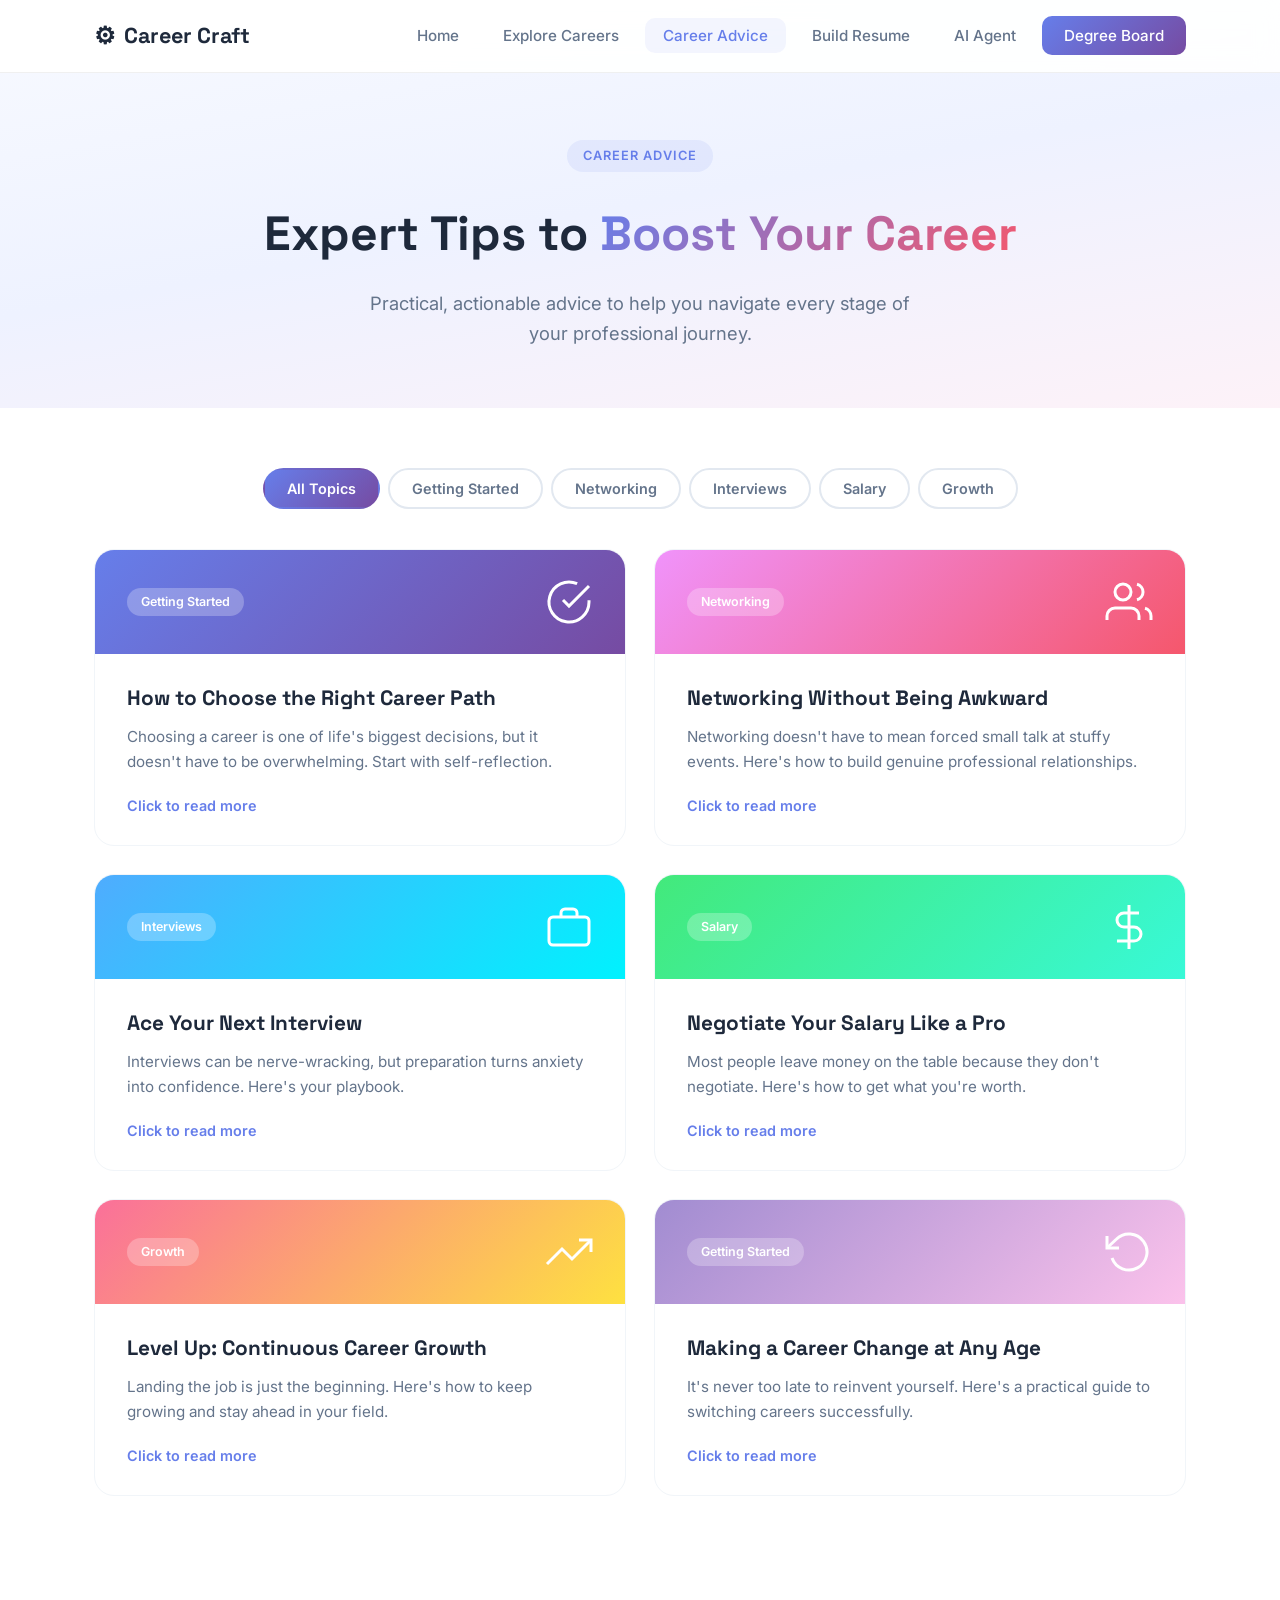
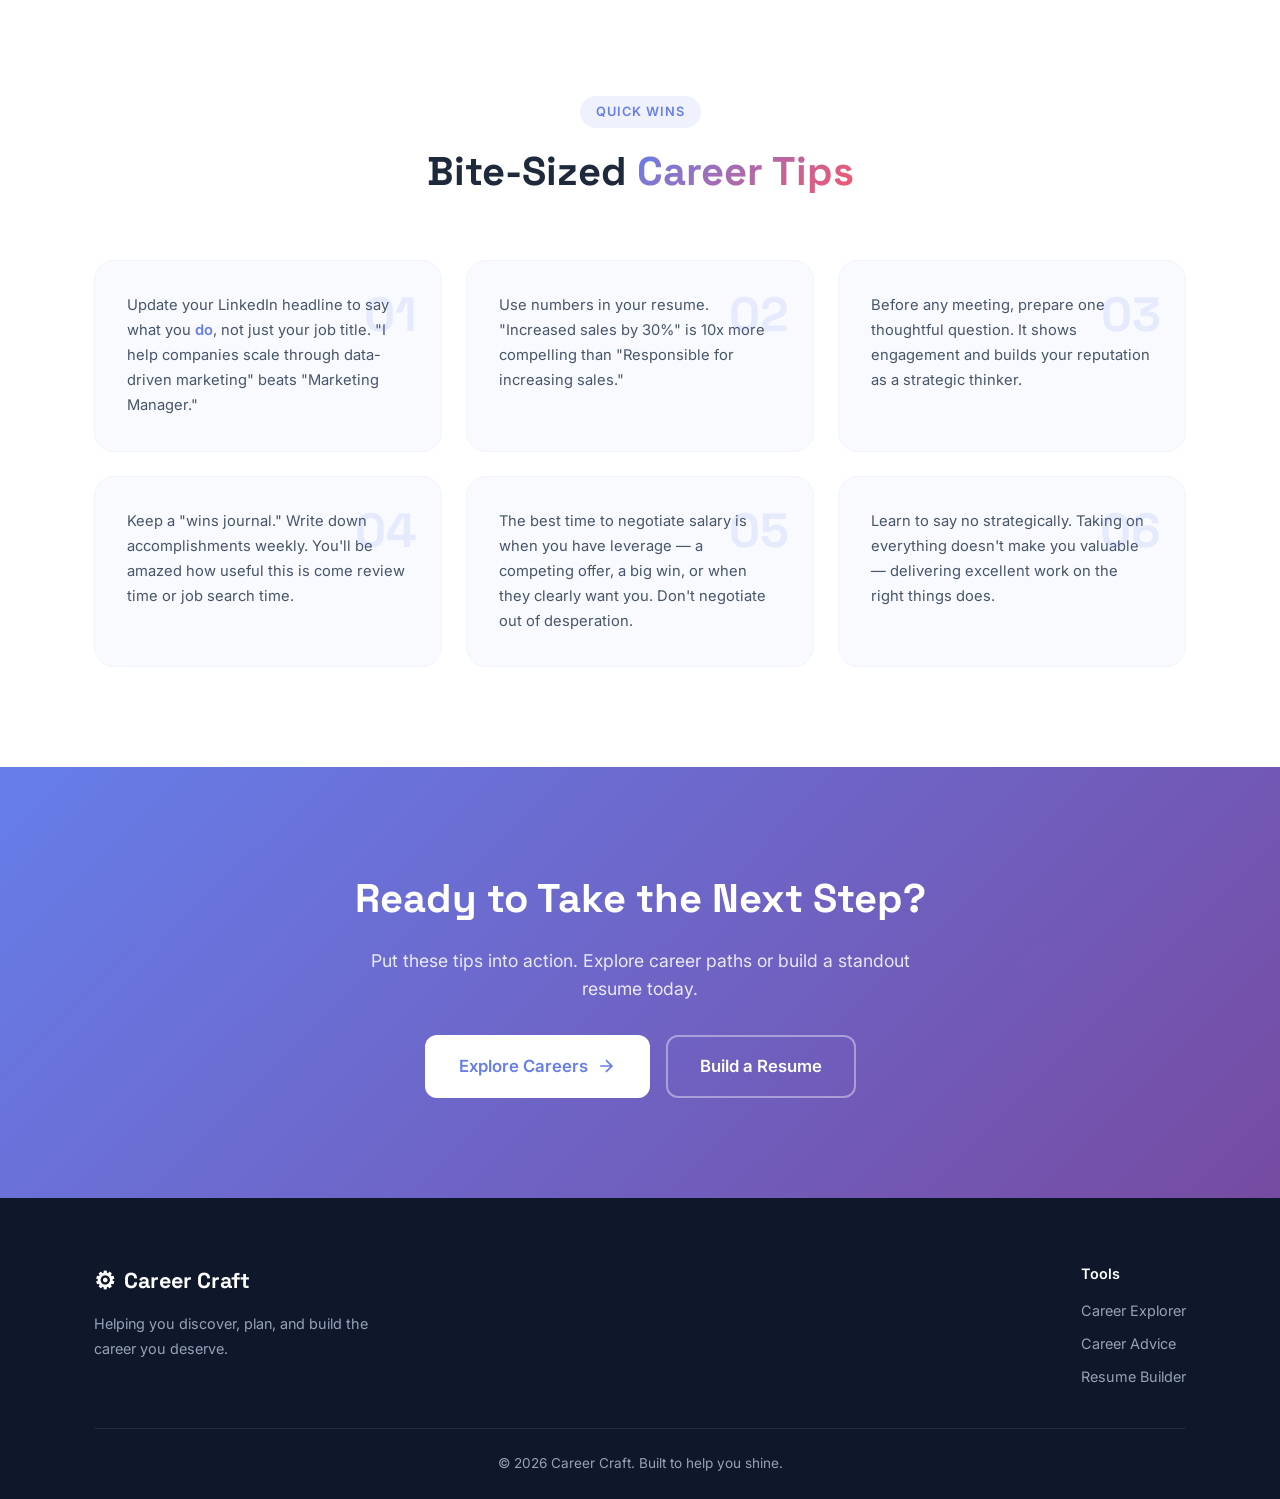
==== commit 17966412: "Add Degree Path Decision Board page integrated with Career Craft theme Converts the standalone degre" ====
--- a/advice.html
+++ b/advice.html
@@ -22,7 +22,8 @@
                 <li><a href="explore.html" class="nav-link">Explore Careers</a></li>
                 <li><a href="advice.html" class="nav-link active">Career Advice</a></li>
                 <li><a href="resume.html" class="nav-link">Build Resume</a></li>
-                <li><a href="agent.html" class="nav-link cta-button">AI Agent</a></li>
+                <li><a href="agent.html" class="nav-link">AI Agent</a></li>
+                <li><a href="degree-path.html" class="nav-link cta-button">Degree Board</a></li>
             </ul>
         </div>
     </nav>
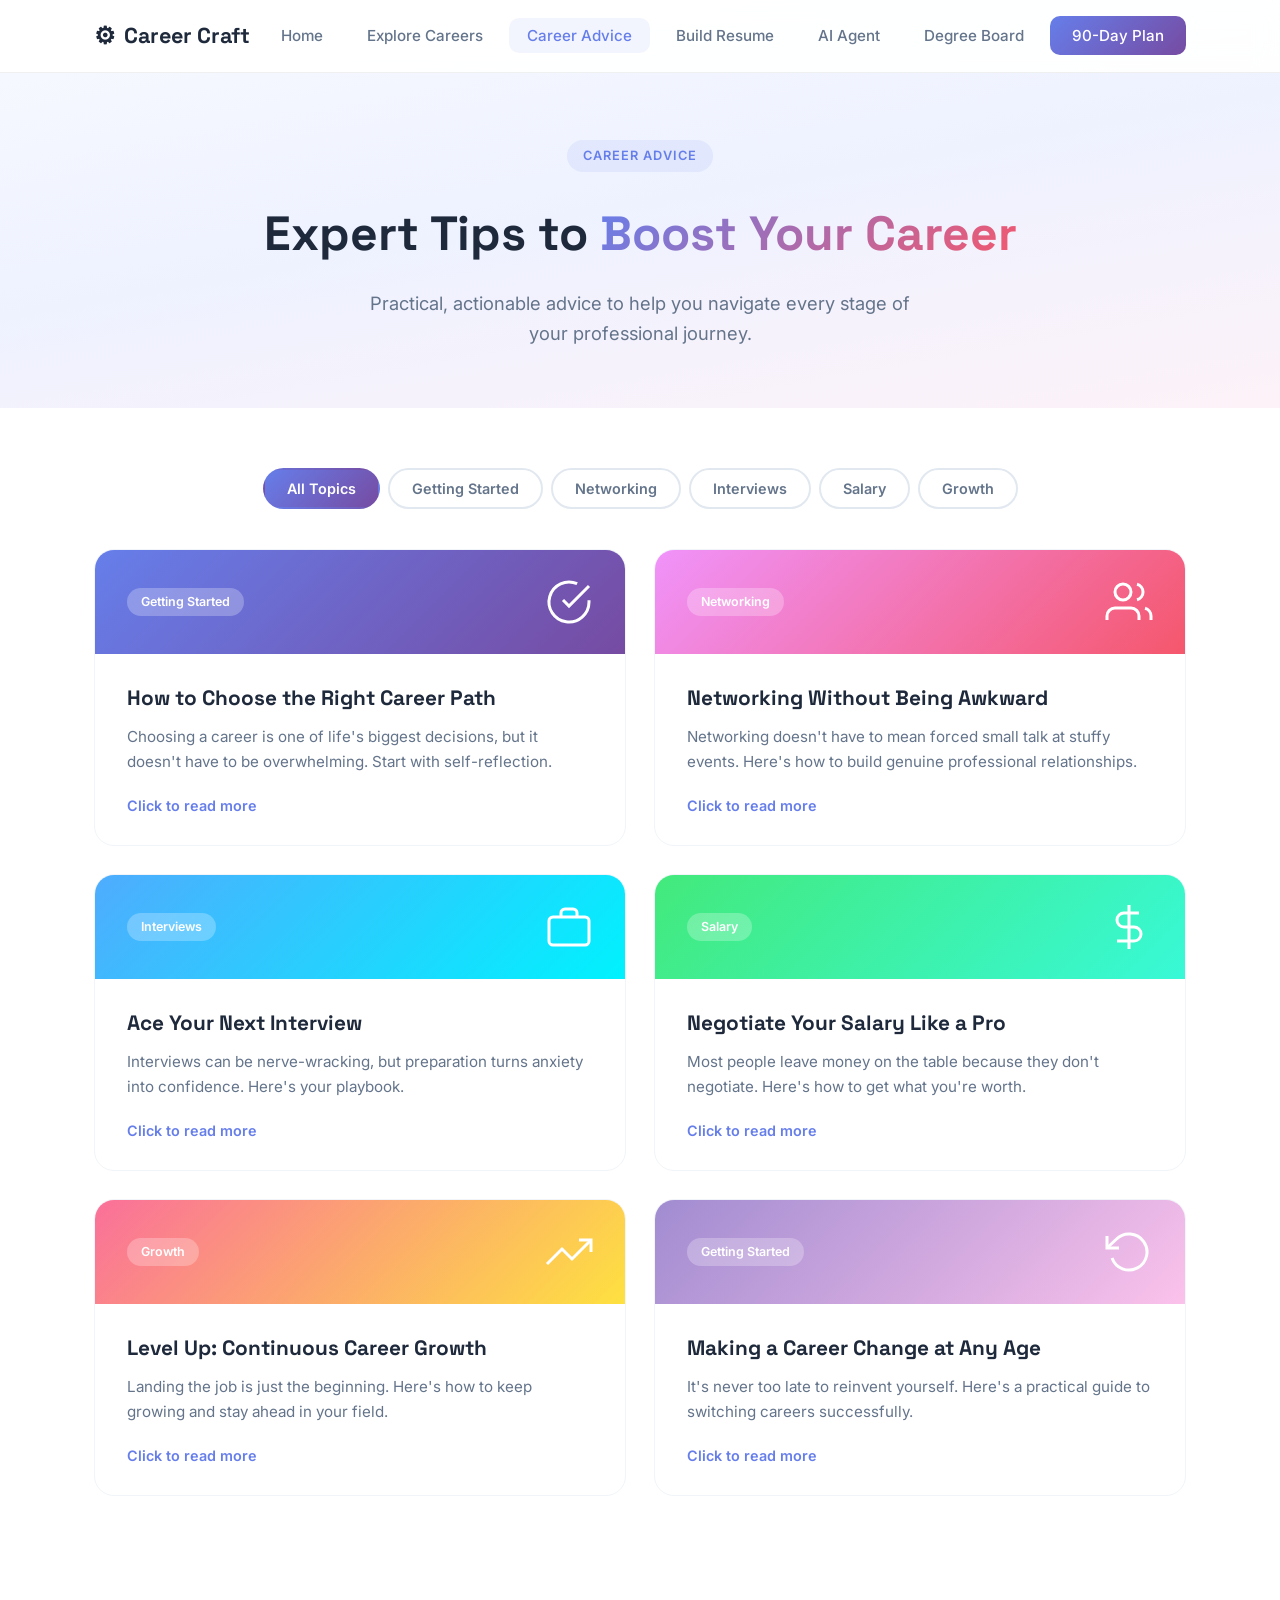
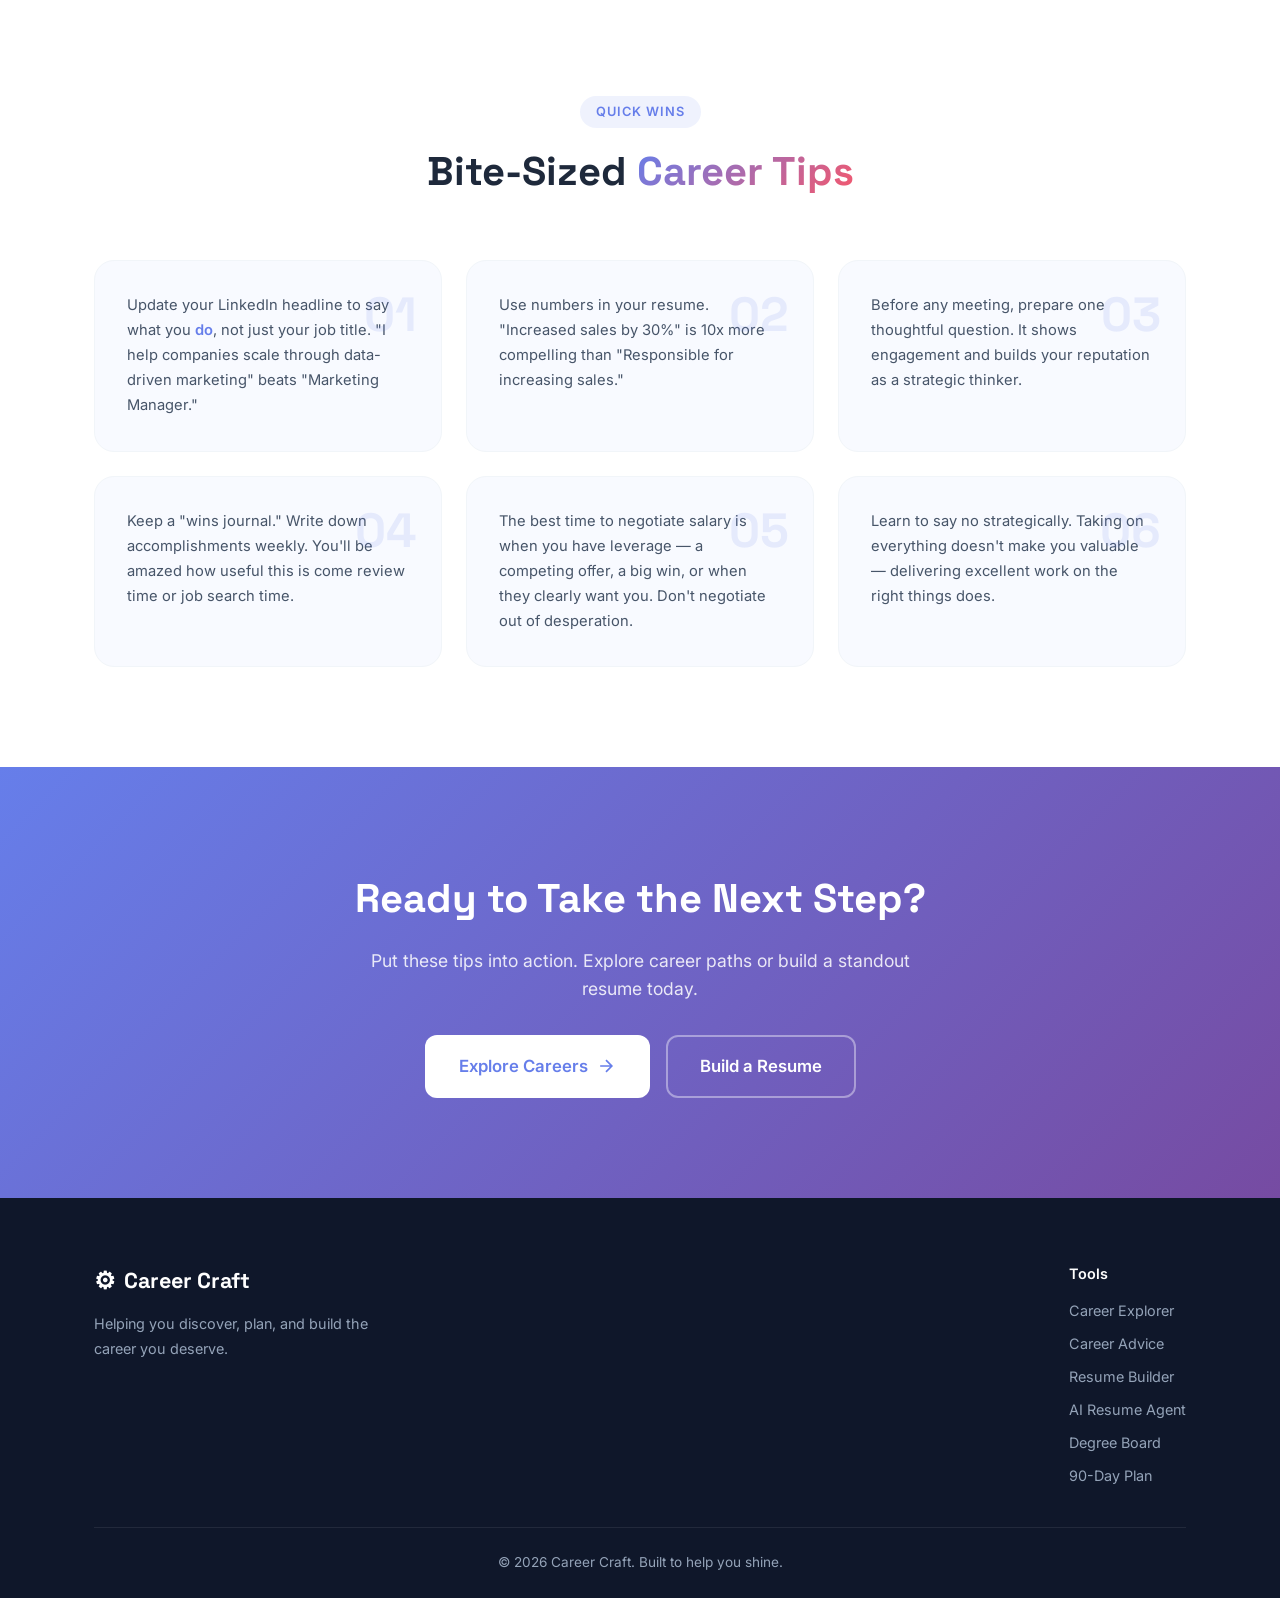
==== commit f300c2e2: "Add 90-Day Career Launch Plan page integrated with Career Craft theme Integrates the user's existing" ====
--- a/advice.html
+++ b/advice.html
@@ -23,7 +23,8 @@
                 <li><a href="advice.html" class="nav-link active">Career Advice</a></li>
                 <li><a href="resume.html" class="nav-link">Build Resume</a></li>
                 <li><a href="agent.html" class="nav-link">AI Agent</a></li>
-                <li><a href="degree-path.html" class="nav-link cta-button">Degree Board</a></li>
+                <li><a href="degree-path.html" class="nav-link">Degree Board</a></li>
+                <li><a href="launch-plan.html" class="nav-link cta-button">90-Day Plan</a></li>
             </ul>
         </div>
     </nav>
@@ -275,6 +276,9 @@
                         <a href="explore.html">Career Explorer</a>
                         <a href="advice.html">Career Advice</a>
                         <a href="resume.html">Resume Builder</a>
+                        <a href="agent.html">AI Resume Agent</a>
+                        <a href="degree-path.html">Degree Board</a>
+                        <a href="launch-plan.html">90-Day Plan</a>
                     </div>
                 </div>
             </div>
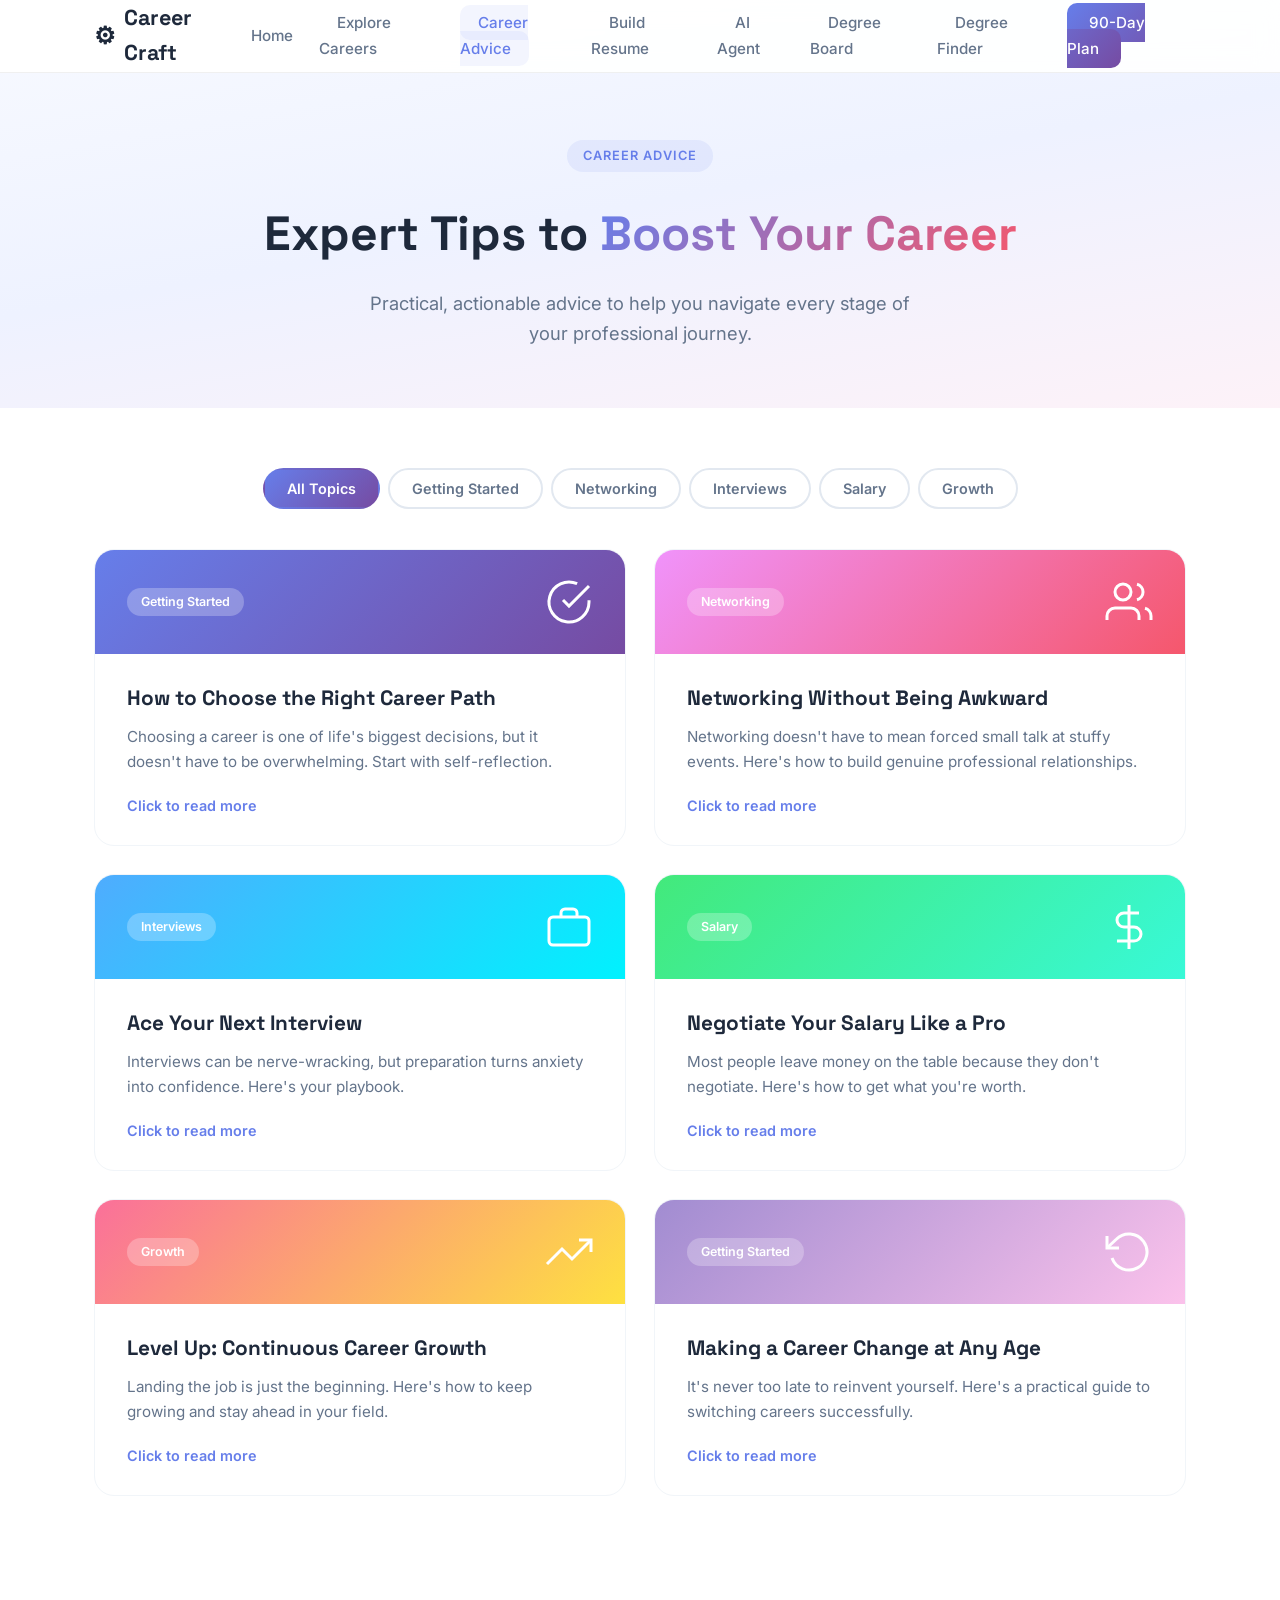
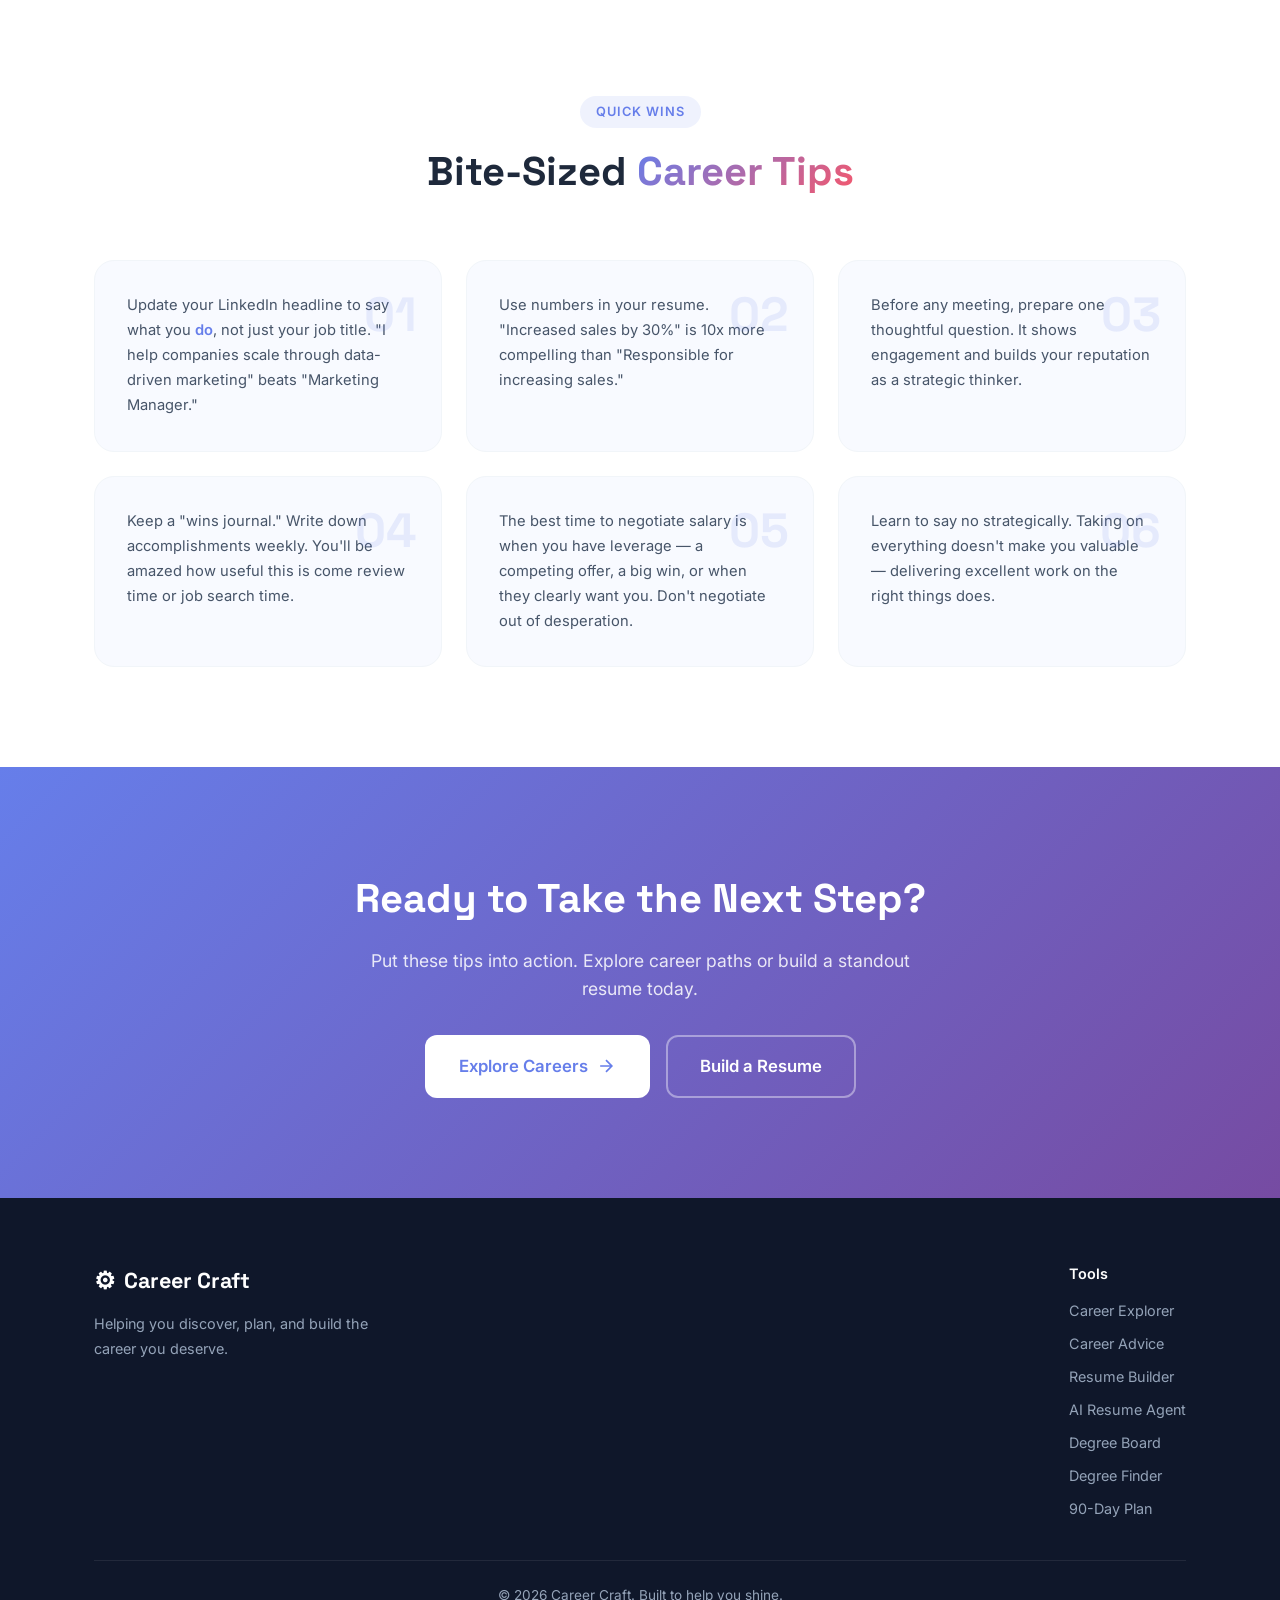
==== commit 5c336f89: "Add AI Degree Finder portfolio project page with Career Craft theme Integrates the AI Degree Finder " ====
--- a/advice.html
+++ b/advice.html
@@ -24,6 +24,7 @@
                 <li><a href="resume.html" class="nav-link">Build Resume</a></li>
                 <li><a href="agent.html" class="nav-link">AI Agent</a></li>
                 <li><a href="degree-path.html" class="nav-link">Degree Board</a></li>
+                <li><a href="degree-finder.html" class="nav-link">Degree Finder</a></li>
                 <li><a href="launch-plan.html" class="nav-link cta-button">90-Day Plan</a></li>
             </ul>
         </div>
@@ -278,6 +279,7 @@
                         <a href="resume.html">Resume Builder</a>
                         <a href="agent.html">AI Resume Agent</a>
                         <a href="degree-path.html">Degree Board</a>
+                        <a href="degree-finder.html">Degree Finder</a>
                         <a href="launch-plan.html">90-Day Plan</a>
                     </div>
                 </div>
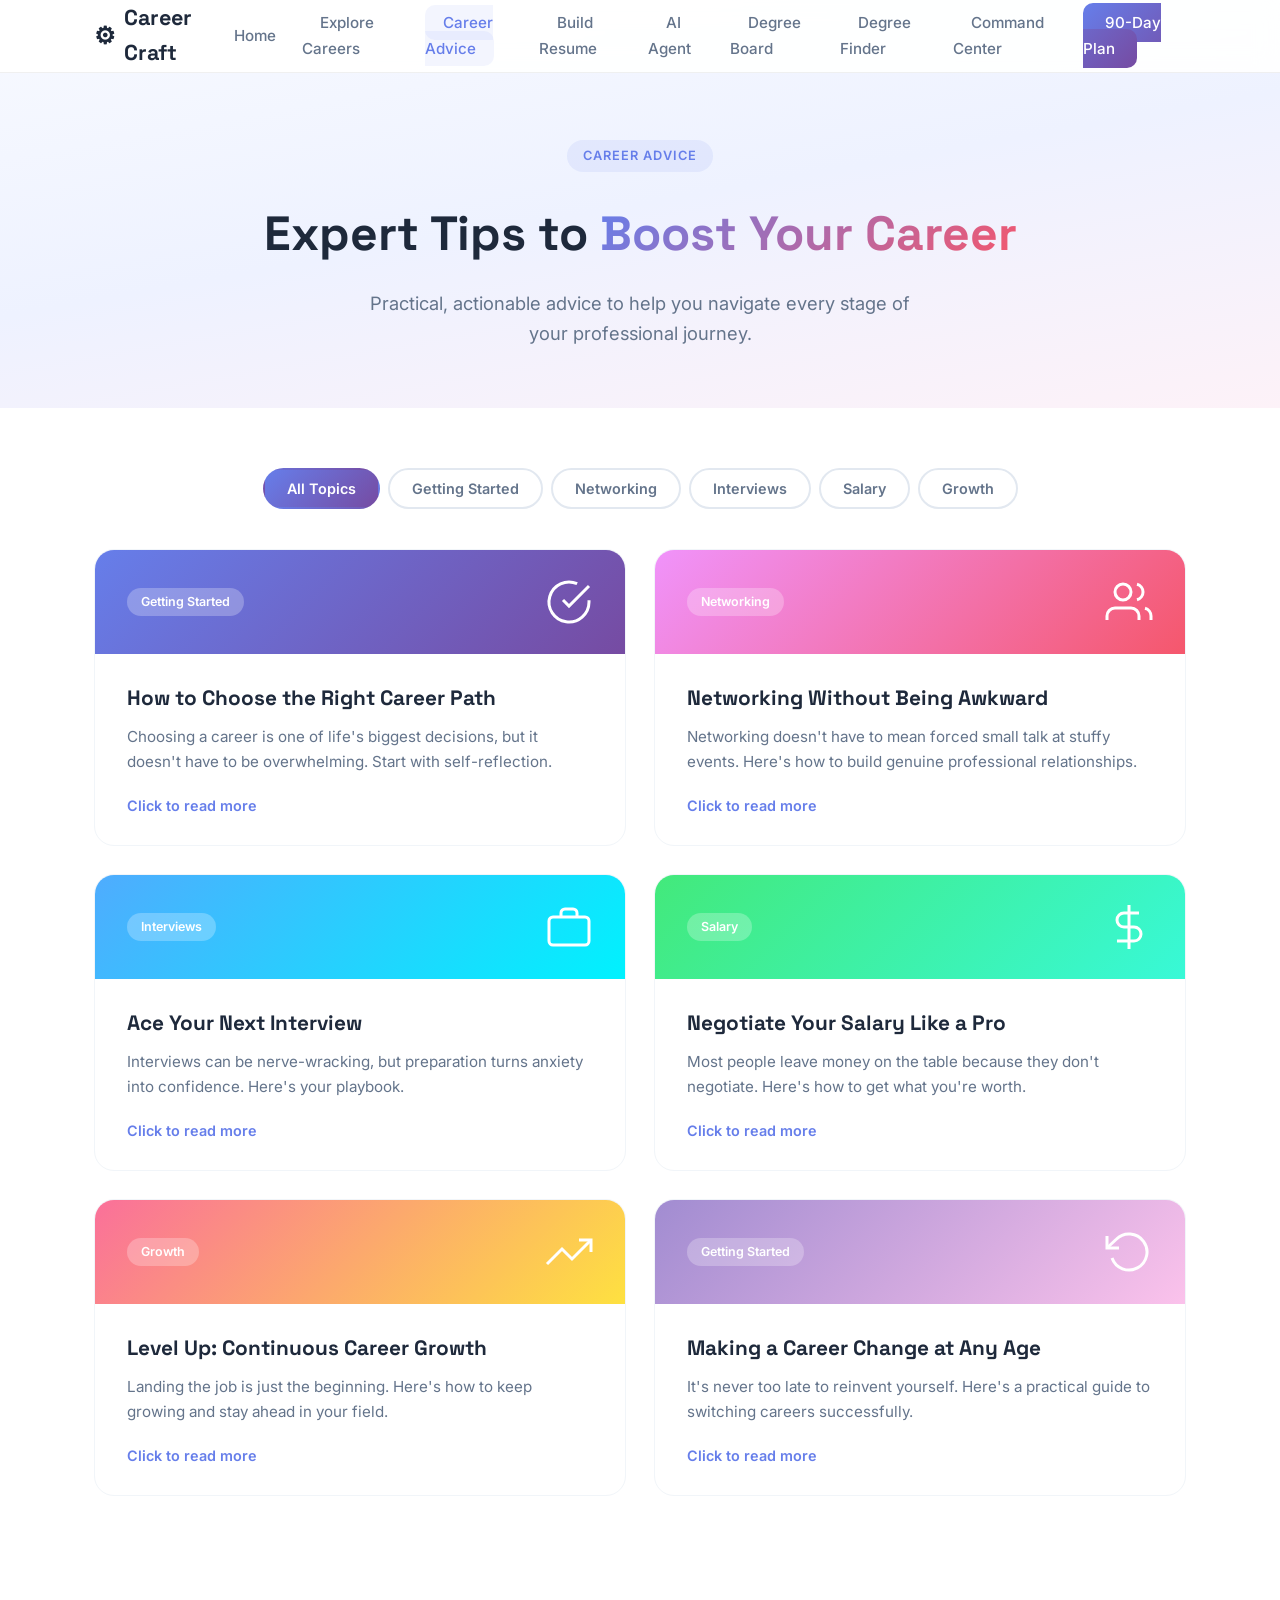
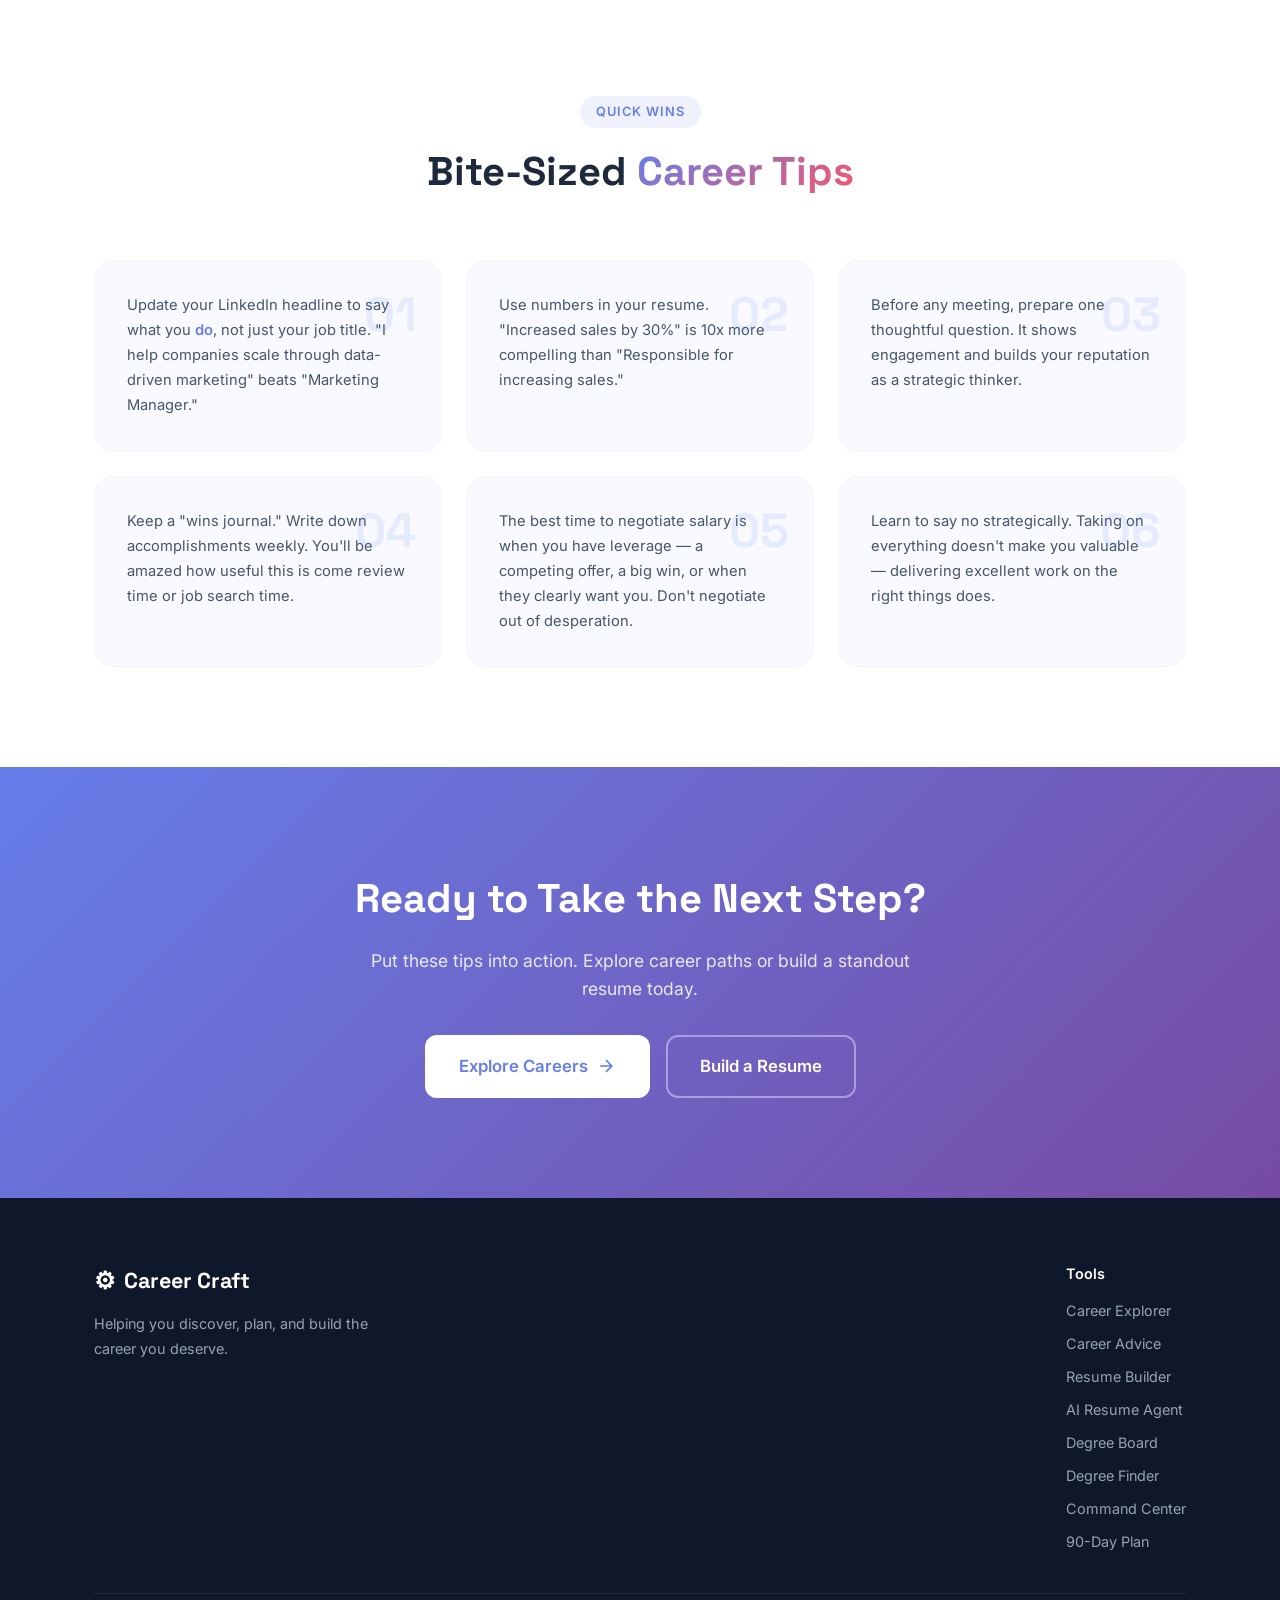
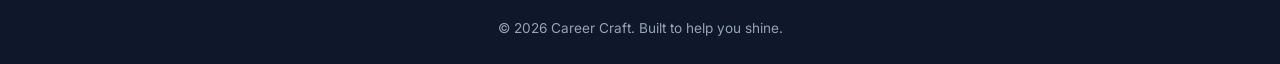
==== commit 832fab2e: "Add Where I'm At Command Center page integrated with Career Craft theme Full 11-section command cent" ====
--- a/advice.html
+++ b/advice.html
@@ -25,6 +25,7 @@
                 <li><a href="agent.html" class="nav-link">AI Agent</a></li>
                 <li><a href="degree-path.html" class="nav-link">Degree Board</a></li>
                 <li><a href="degree-finder.html" class="nav-link">Degree Finder</a></li>
+                <li><a href="command-center.html" class="nav-link">Command Center</a></li>
                 <li><a href="launch-plan.html" class="nav-link cta-button">90-Day Plan</a></li>
             </ul>
         </div>
@@ -280,6 +281,7 @@
                         <a href="agent.html">AI Resume Agent</a>
                         <a href="degree-path.html">Degree Board</a>
                         <a href="degree-finder.html">Degree Finder</a>
+                        <a href="command-center.html">Command Center</a>
                         <a href="launch-plan.html">90-Day Plan</a>
                     </div>
                 </div>
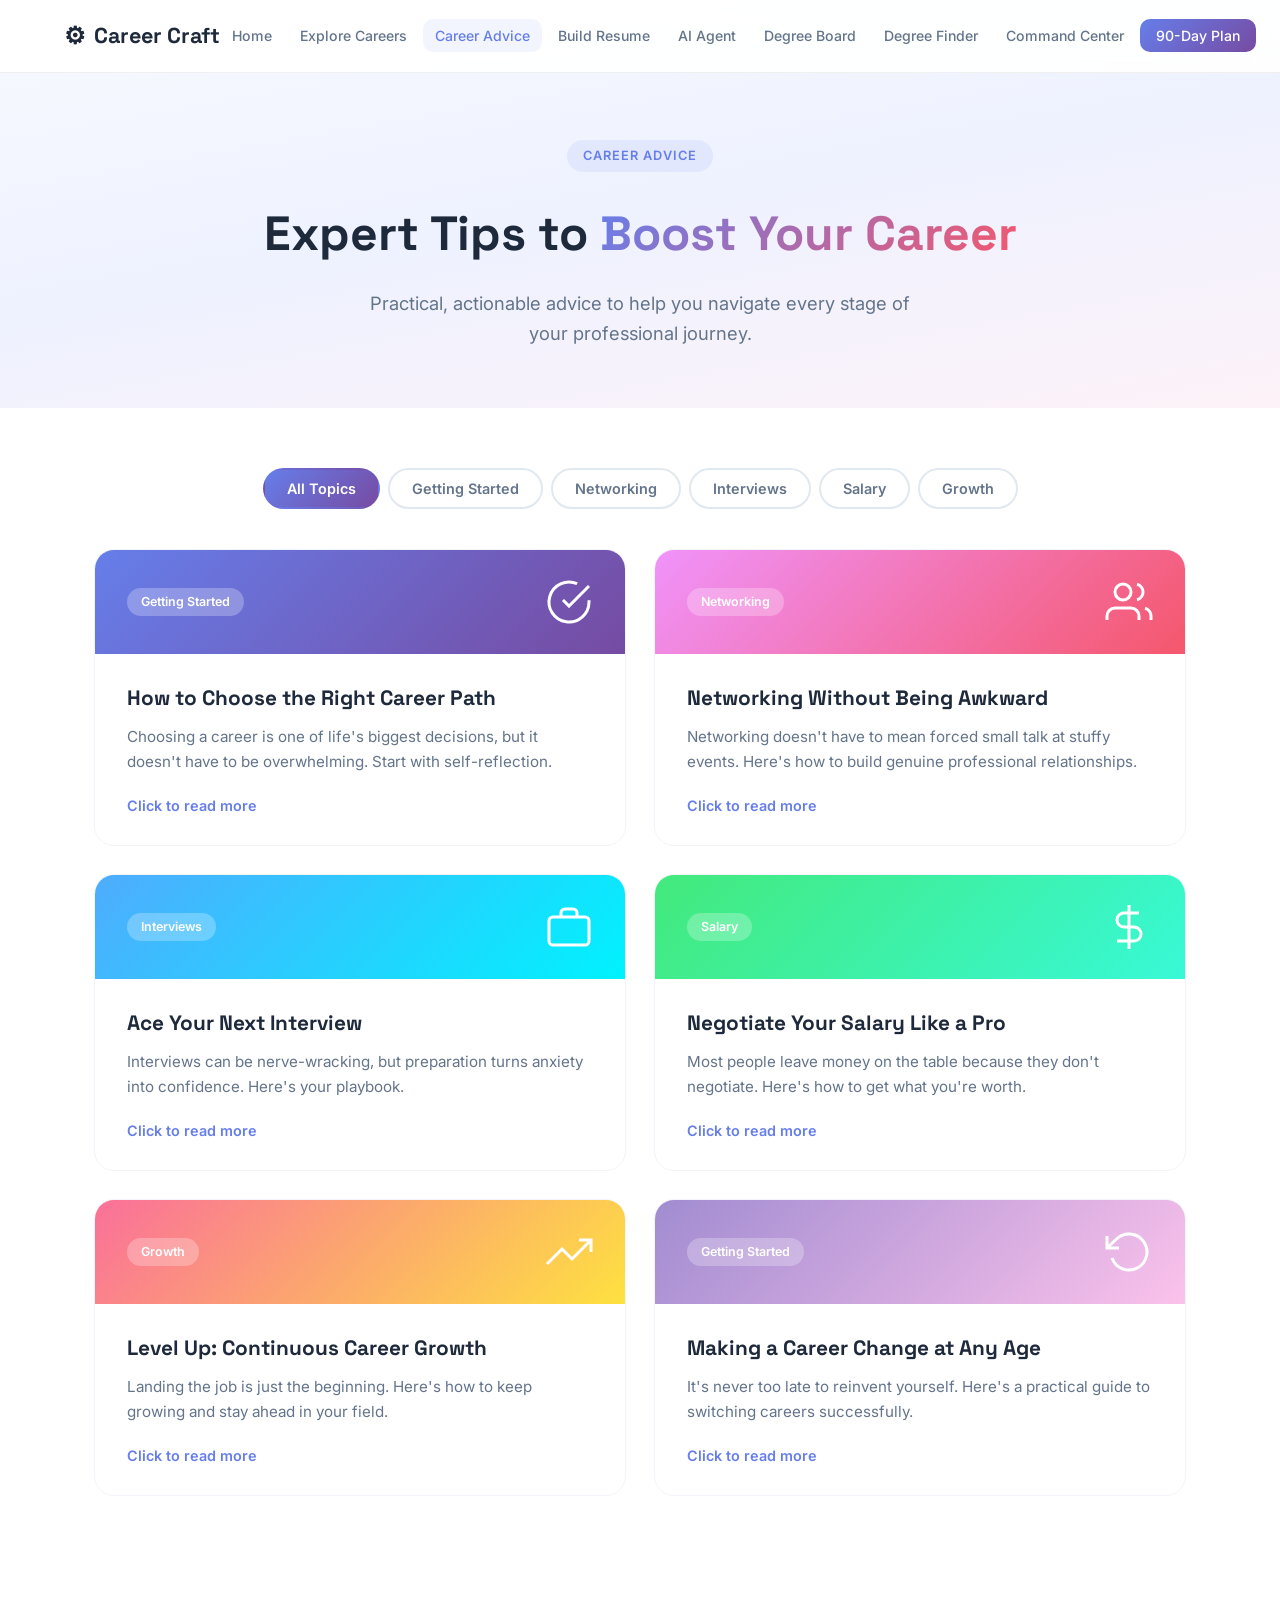
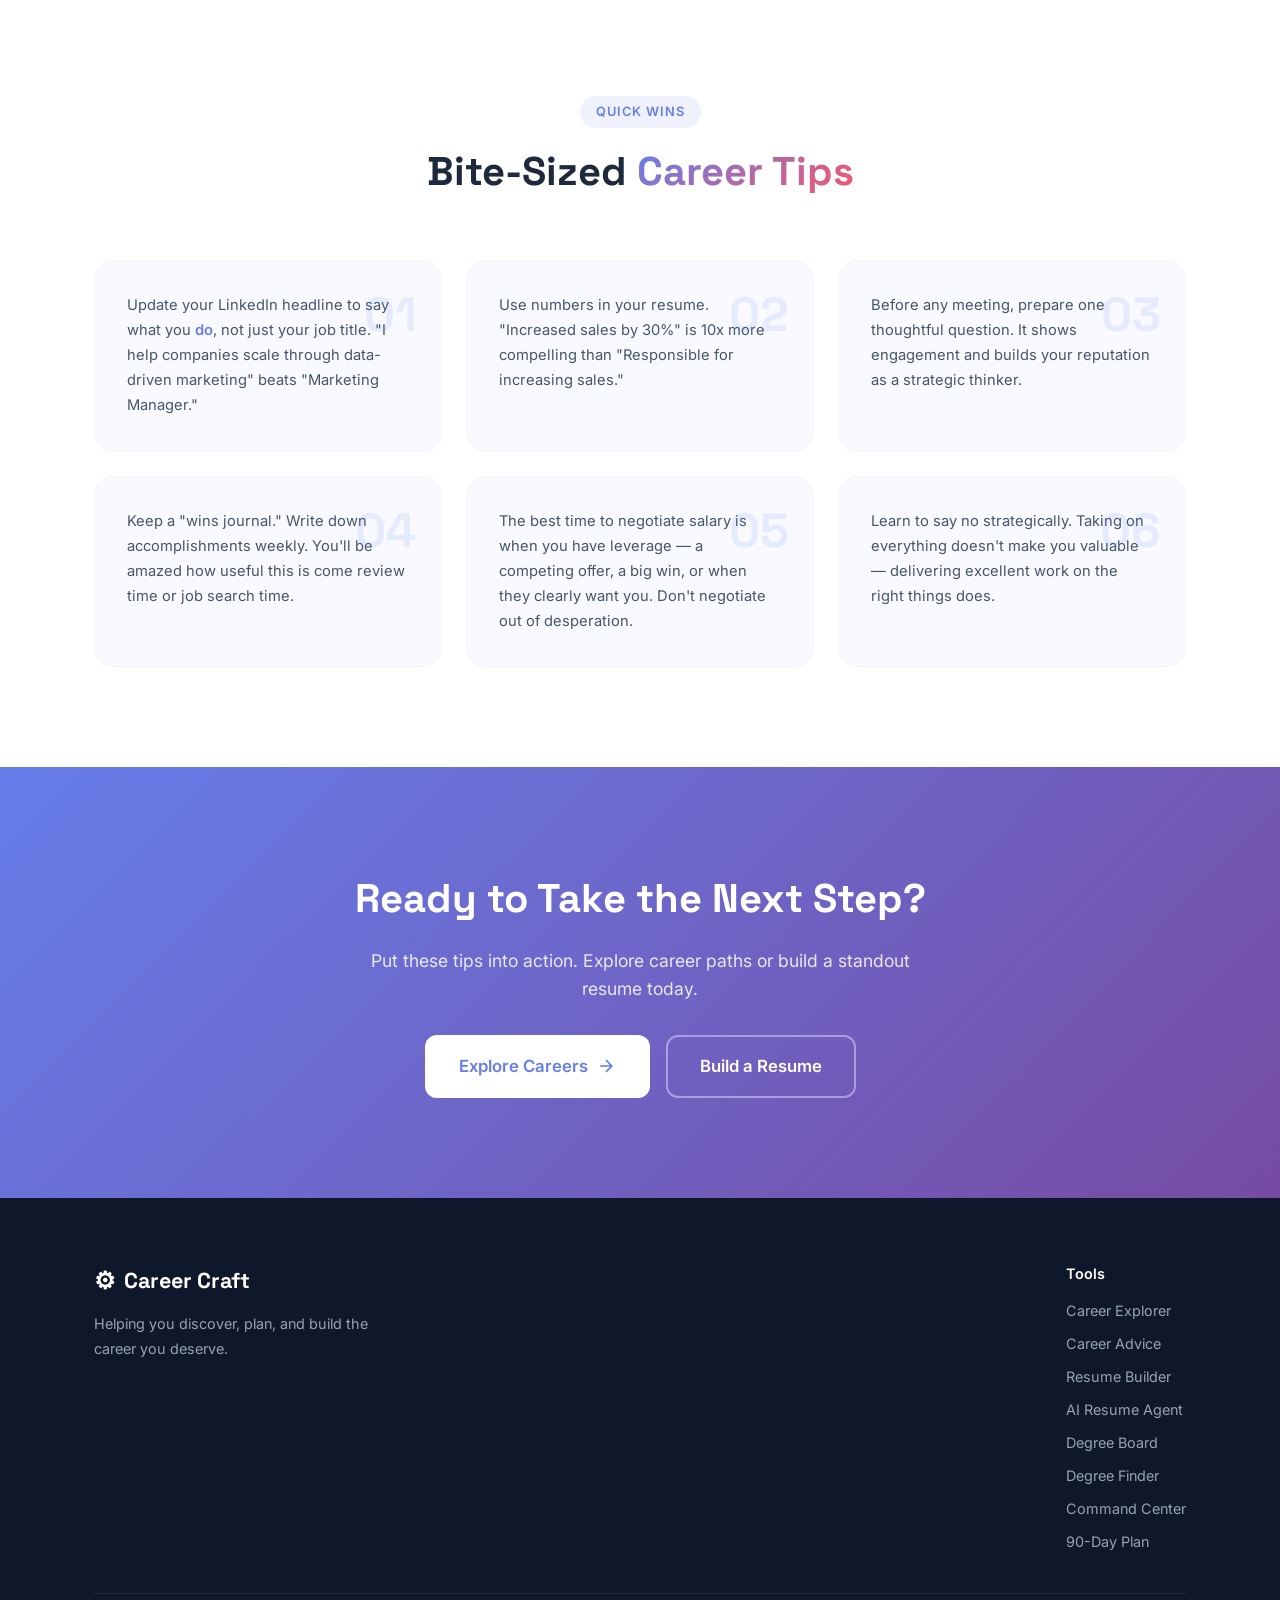
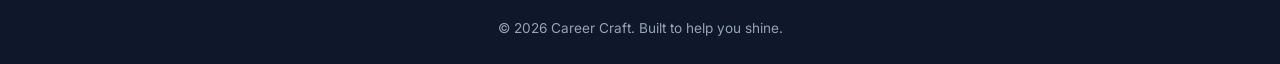
==== commit 8f1d2b2c: "Add PWA support with custom icon for install-to-home-screen - Custom gear + CC icon in gradient purp" ====
--- a/advice.html
+++ b/advice.html
@@ -3,6 +3,11 @@
 <head>
     <meta charset="UTF-8">
     <meta name="viewport" content="width=device-width, initial-scale=1.0">
+    <meta name="theme-color" content="#667eea">
+    <link rel="manifest" href="manifest.json">
+    <link rel="icon" href="favicon.ico" sizes="any">
+    <link rel="icon" href="icons/icon.svg" type="image/svg+xml">
+    <link rel="apple-touch-icon" href="icons/apple-touch-icon.png">
     <title>Career Advice - Career Craft</title>
     <link rel="stylesheet" href="css/styles.css">
     <link rel="preconnect" href="https://fonts.googleapis.com">
@@ -294,5 +299,6 @@
 
     <script src="js/main.js"></script>
     <script src="js/advice.js"></script>
+    <script>if("serviceWorker" in navigator){navigator.serviceWorker.register("sw.js");}</script>
 </body>
 </html>
--- a/css/styles.css
+++ b/css/styles.css
@@ -26,13 +26,13 @@
 
 /* === Navbar === */
 .navbar { position: fixed; top: 0; left: 0; right: 0; z-index: 1000; background: rgba(255,255,255,0.92); backdrop-filter: blur(12px); border-bottom: 1px solid rgba(0,0,0,0.06); }
-.nav-container { max-width: 1140px; margin: 0 auto; padding: 0 24px; display: flex; align-items: center; justify-content: space-between; height: 72px; }
-.nav-logo { display: flex; align-items: center; gap: 8px; font-family: 'Space Grotesk', sans-serif; font-size: 1.35rem; font-weight: 700; color: #1e293b; }
+.nav-container { max-width: 1200px; margin: 0 auto; padding: 0 24px; display: flex; align-items: center; justify-content: space-between; height: 72px; }
+.nav-logo { display: flex; align-items: center; gap: 8px; font-family: 'Space Grotesk', sans-serif; font-size: 1.35rem; font-weight: 700; color: #1e293b; white-space: nowrap; }
 .logo-icon { font-size: 1.5rem; }
-.nav-menu { display: flex; align-items: center; gap: 8px; }
-.nav-link { padding: 8px 18px; border-radius: 10px; font-weight: 500; font-size: 0.95rem; color: #64748b; transition: all 0.2s; }
+.nav-menu { display: flex; align-items: center; gap: 4px; list-style: none; margin: 0; padding: 0; }
+.nav-link { padding: 8px 12px; border-radius: 10px; font-weight: 500; font-size: 0.88rem; color: #64748b; transition: all 0.2s; white-space: nowrap; }
 .nav-link:hover, .nav-link.active { color: #667eea; background: rgba(102,126,234,0.08); }
-.nav-link.cta-button { background: linear-gradient(135deg, #667eea, #764ba2); color: #fff; padding: 10px 22px; }
+.nav-link.cta-button { background: linear-gradient(135deg, #667eea, #764ba2); color: #fff; padding: 8px 16px; }
 .nav-link.cta-button:hover { box-shadow: 0 4px 15px rgba(102,126,234,0.4); }
 .nav-toggle { display: none; background: none; border: none; cursor: pointer; padding: 4px; }
 .nav-toggle span { display: block; width: 24px; height: 2px; background: #1e293b; margin: 5px 0; transition: 0.3s; border-radius: 2px; }
